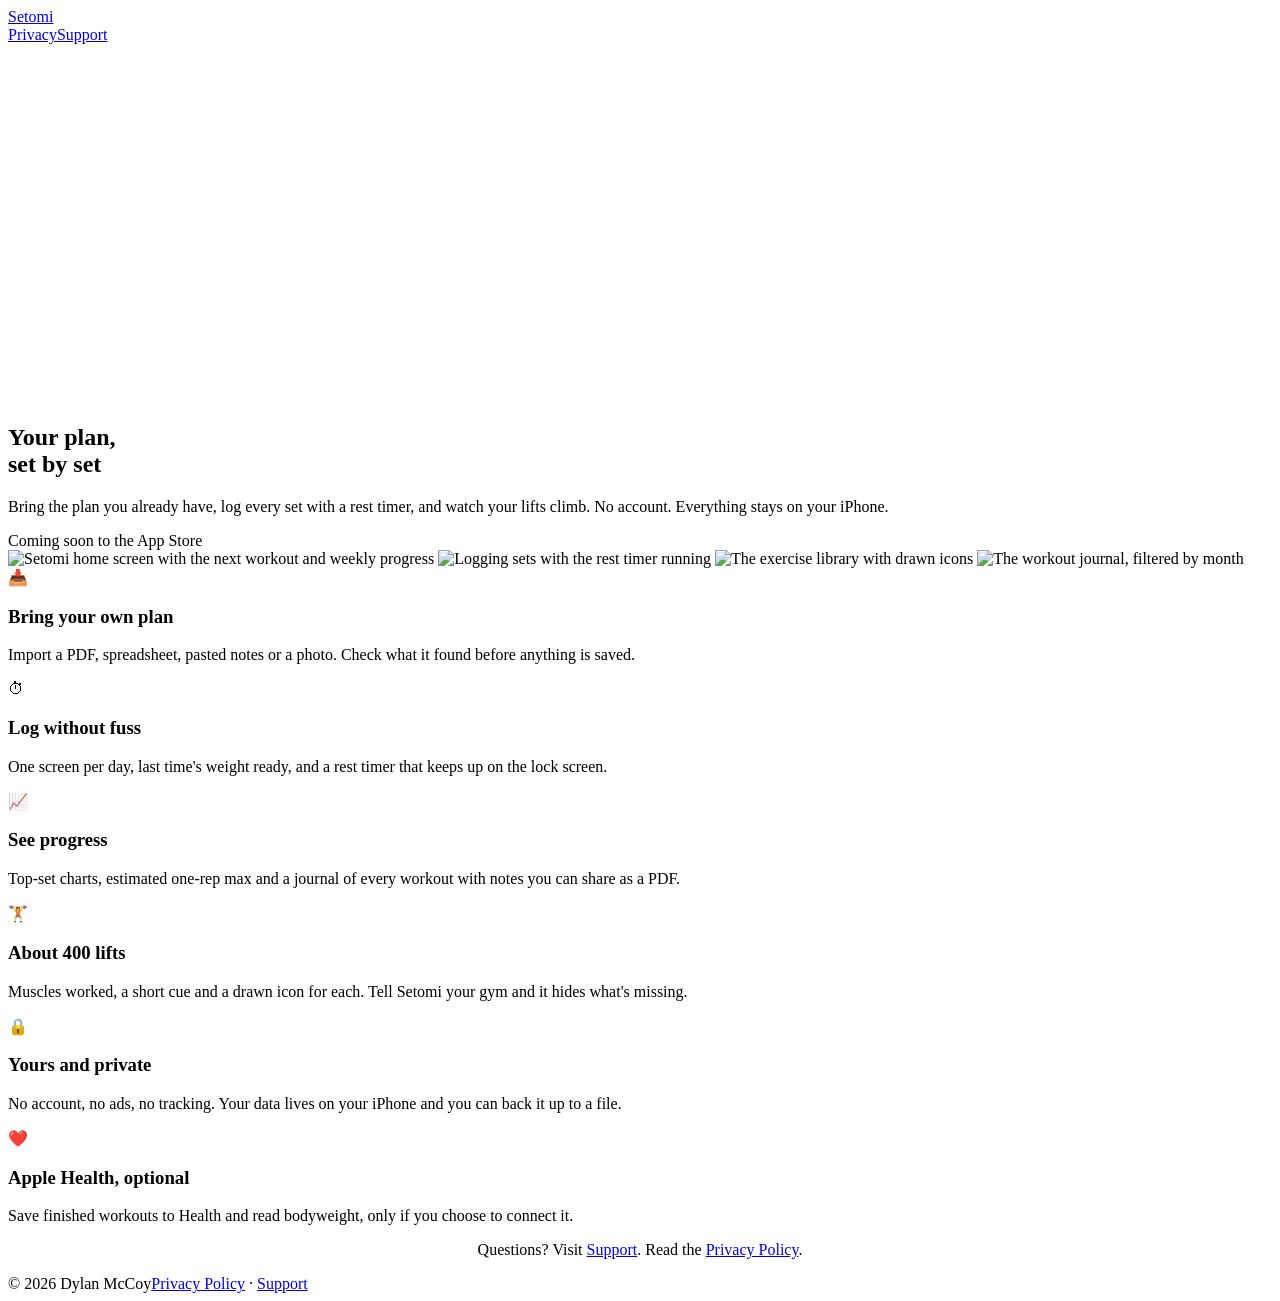
==== index.html @ c1842f3f "Add files via upload" ====
<!doctype html>
<html lang="en">
<head>
<meta charset="utf-8">
<meta name="viewport" content="width=device-width, initial-scale=1">
<title>Setomi: your plan, set by set</title>
<meta name="description" content="A workout planner and logger for people who lift. Plans and history stay on your iPhone.">
<link rel="icon" href="img/icon.png">
<link rel="stylesheet" href="style.css">
</head>
<body>
<div class="wrap">
<header class="top">
<a class="brand" href="./"><img src="img/icon.png" alt="">Setomi</a>
<nav><a href="privacy.html">Privacy</a><a href="support.html">Support</a></nav>
</header>
<main>
<section class="hero">
<div class="bubble" style="width:220px;height:220px;right:-60px;top:-50px"></div>
<div class="bubble" style="width:140px;height:140px;left:-40px;top:240px"></div>
<h1>Your plan,<br>set by set</h1>
<p>Bring the plan you already have, log every set with a rest timer, and watch your lifts climb. No account. Everything stays on your iPhone.</p>
<span class="pill">Coming soon to the App Store</span>
<div class="shots">
<img src="img/01-home.jpg" alt="Setomi home screen with the next workout and weekly progress">
<img src="img/02-workout.jpg" alt="Logging sets with the rest timer running">
<img src="img/04-library.jpg" alt="The exercise library with drawn icons">
<img src="img/05-journal.jpg" alt="The workout journal, filtered by month">
</div>
</section>

<div class="grid">
<div class="card"><div class="dot">&#128229;</div><h3>Bring your own plan</h3><p>Import a PDF, spreadsheet, pasted notes or a photo. Check what it found before anything is saved.</p></div>
<div class="card"><div class="dot">&#9201;</div><h3>Log without fuss</h3><p>One screen per day, last time's weight ready, and a rest timer that keeps up on the lock screen.</p></div>
<div class="card"><div class="dot">&#128200;</div><h3>See progress</h3><p>Top-set charts, estimated one-rep max and a journal of every workout with notes you can share as a PDF.</p></div>
<div class="card"><div class="dot">&#127947;</div><h3>About 400 lifts</h3><p>Muscles worked, a short cue and a drawn icon for each. Tell Setomi your gym and it hides what's missing.</p></div>
<div class="card"><div class="dot">&#128274;</div><h3>Yours and private</h3><p>No account, no ads, no tracking. Your data lives on your iPhone and you can back it up to a file.</p></div>
<div class="card"><div class="dot">&#10084;&#65039;</div><h3>Apple Health, optional</h3><p>Save finished workouts to Health and read bodyweight, only if you choose to connect it.</p></div>
</div>

<p style="text-align:center">Questions? Visit <a href="support.html">Support</a>. Read the <a href="privacy.html">Privacy Policy</a>.</p>
</main>
<footer><span>&copy; 2026 Dylan McCoy</span><span><a href="privacy.html">Privacy Policy</a> &middot; <a href="support.html">Support</a></span></footer>
</div>
</body>
</html>
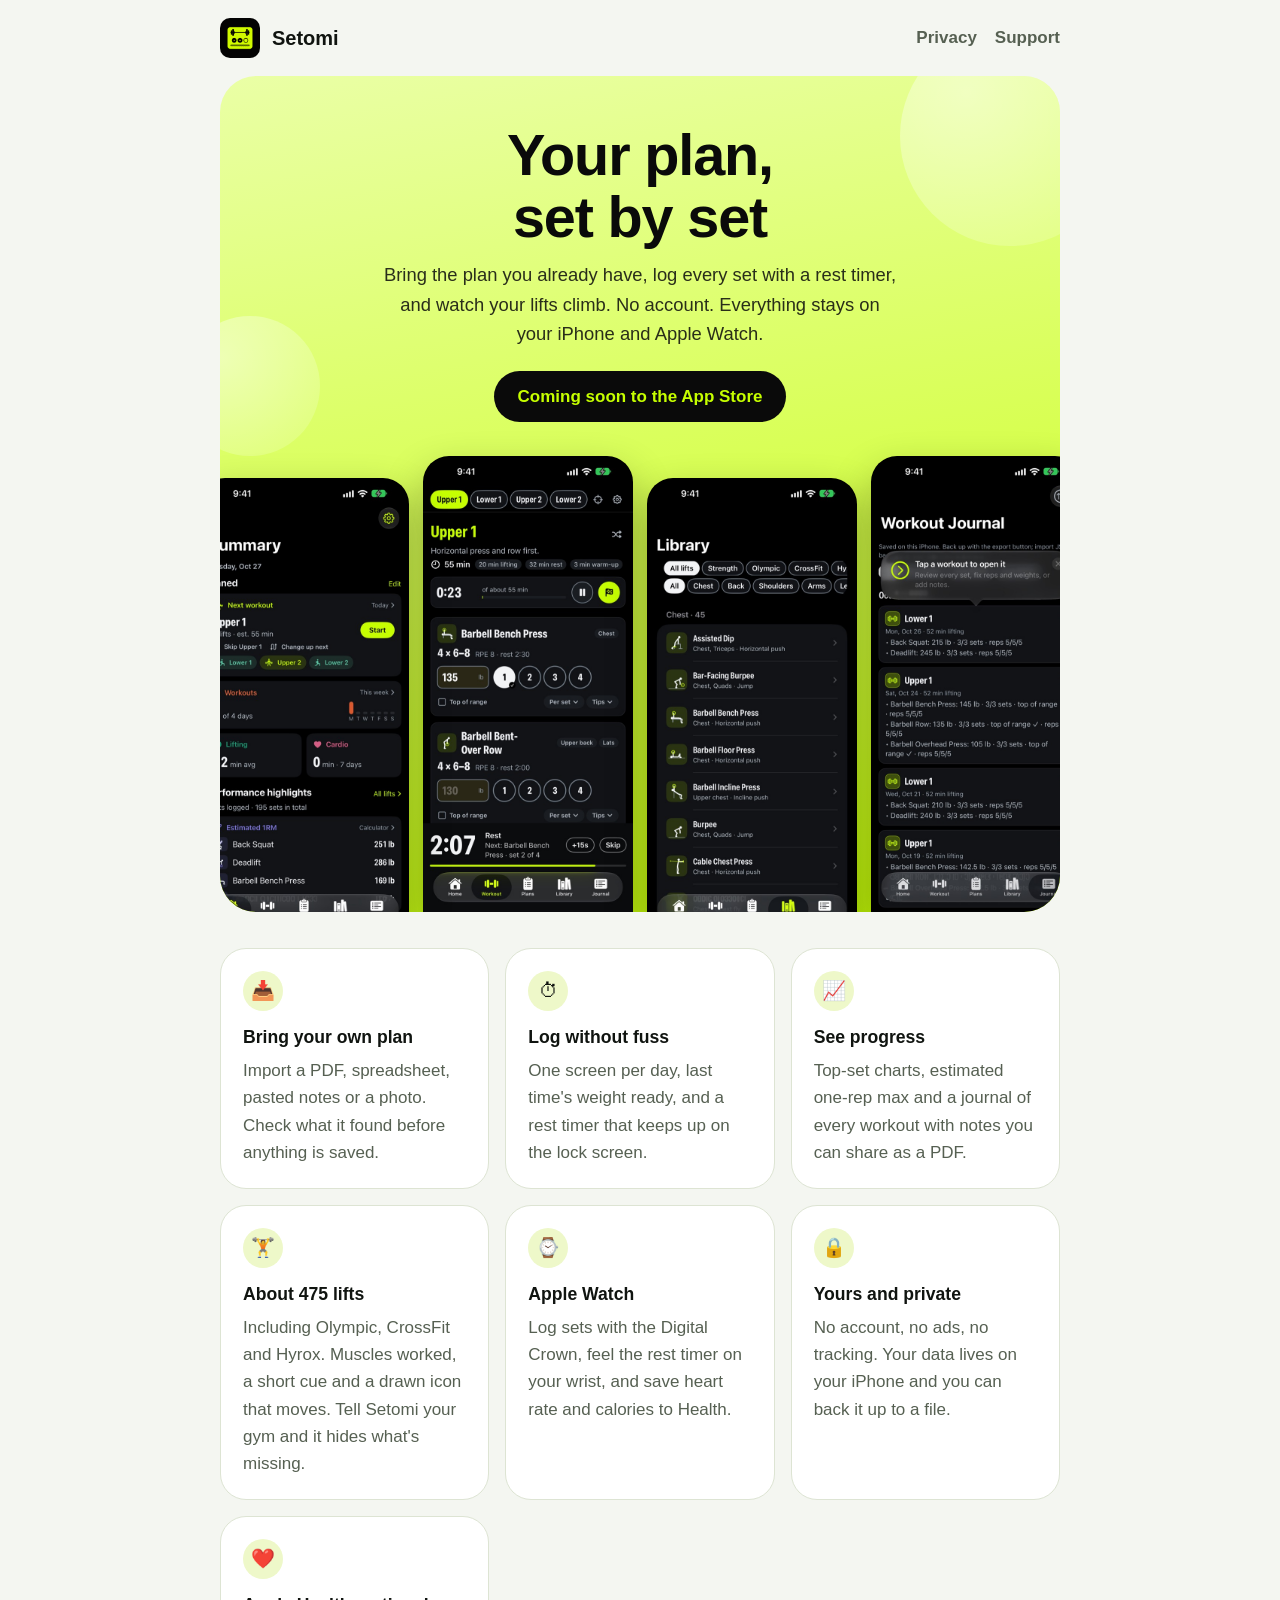
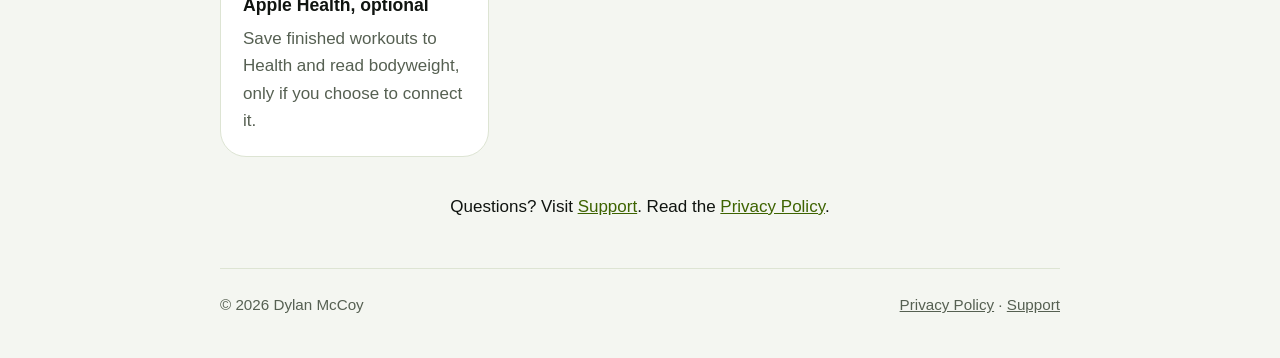
==== commit 5815f382: "Update the site to the current design and copy (Volt theme, about 475 lifts, Apple Watch); add a REA" ====
--- a/index.html
+++ b/index.html
@@ -19,7 +19,7 @@
 <div class="bubble" style="width:220px;height:220px;right:-60px;top:-50px"></div>
 <div class="bubble" style="width:140px;height:140px;left:-40px;top:240px"></div>
 <h1>Your plan,<br>set by set</h1>
-<p>Bring the plan you already have, log every set with a rest timer, and watch your lifts climb. No account. Everything stays on your iPhone.</p>
+<p>Bring the plan you already have, log every set with a rest timer, and watch your lifts climb. No account. Everything stays on your iPhone and Apple Watch.</p>
 <span class="pill">Coming soon to the App Store</span>
 <div class="shots">
 <img src="img/01-home.jpg" alt="Setomi home screen with the next workout and weekly progress">
@@ -33,7 +33,8 @@
 <div class="card"><div class="dot">&#128229;</div><h3>Bring your own plan</h3><p>Import a PDF, spreadsheet, pasted notes or a photo. Check what it found before anything is saved.</p></div>
 <div class="card"><div class="dot">&#9201;</div><h3>Log without fuss</h3><p>One screen per day, last time's weight ready, and a rest timer that keeps up on the lock screen.</p></div>
 <div class="card"><div class="dot">&#128200;</div><h3>See progress</h3><p>Top-set charts, estimated one-rep max and a journal of every workout with notes you can share as a PDF.</p></div>
-<div class="card"><div class="dot">&#127947;</div><h3>About 400 lifts</h3><p>Muscles worked, a short cue and a drawn icon for each. Tell Setomi your gym and it hides what's missing.</p></div>
+<div class="card"><div class="dot">&#127947;</div><h3>About 475 lifts</h3><p>Including Olympic, CrossFit and Hyrox. Muscles worked, a short cue and a drawn icon that moves. Tell Setomi your gym and it hides what's missing.</p></div>
+<div class="card"><div class="dot">&#8986;</div><h3>Apple Watch</h3><p>Log sets with the Digital Crown, feel the rest timer on your wrist, and save heart rate and calories to Health.</p></div>
 <div class="card"><div class="dot">&#128274;</div><h3>Yours and private</h3><p>No account, no ads, no tracking. Your data lives on your iPhone and you can back it up to a file.</p></div>
 <div class="card"><div class="dot">&#10084;&#65039;</div><h3>Apple Health, optional</h3><p>Save finished workouts to Health and read bodyweight, only if you choose to connect it.</p></div>
 </div>
--- a/style.css
+++ b/style.css
@@ -0,0 +1,36 @@
+:root{color-scheme:light dark;--bg:#f4f6f1;--card:#fff;--fg:#101410;--mute:#566052;--line:#dde4d3;--accent:#4c7a00;--pop:#c6ff00;--soft:#eef8c9;--link:#3d6300}
+@media (prefers-color-scheme:dark){:root{--bg:#0a0a0a;--card:#141614;--fg:#f3f6ee;--mute:#a3ac9a;--line:#262b22;--accent:#c6ff00;--pop:#c6ff00;--soft:#1c2410;--link:#d2ff3a}}
+*{box-sizing:border-box}
+html{scroll-behavior:smooth}
+body{margin:0;background:var(--bg);color:var(--fg);font:17px/1.6 ui-rounded,"SF Pro Rounded",-apple-system,BlinkMacSystemFont,"Segoe UI",Roboto,sans-serif}
+a{color:var(--link)}
+.wrap{max-width:880px;margin:0 auto;padding:0 20px}
+header.top{display:flex;align-items:center;justify-content:space-between;padding:18px 0}
+.brand{display:flex;align-items:center;gap:12px;font-weight:800;font-size:1.25rem;color:var(--fg);text-decoration:none}
+.brand img{width:40px;height:40px;border-radius:10px}
+nav a{margin-left:18px;font-weight:700;text-decoration:none;color:var(--mute)}
+nav a:hover,nav a[aria-current]{color:var(--fg)}
+.hero{position:relative;overflow:hidden;background:linear-gradient(170deg,#eaffa6,#c6ff00);border-radius:36px;padding:48px 28px 0;text-align:center;color:#0a0a0a}
+@media (prefers-color-scheme:dark){.hero{background:linear-gradient(170deg,#1d2609,#0a0a0a);color:#f3f6ee}}
+.hero h1{font-size:clamp(2.2rem,7vw,3.6rem);line-height:1.08;margin:0 0 12px;letter-spacing:-.02em}
+.hero p{margin:0 auto 22px;max-width:520px;font-size:1.15rem;opacity:.85}
+.pill{display:inline-block;background:#0a0a0a;color:#c6ff00;font-weight:800;border-radius:999px;padding:12px 24px}
+@media (prefers-color-scheme:dark){.pill{background:#c6ff00;color:#0a0a0a}}
+.shots{display:flex;gap:14px;justify-content:center;margin-top:34px}
+.shots img{width:30%;max-width:210px;border-radius:26px 26px 0 0;box-shadow:0 18px 40px rgba(10,10,10,.3);display:block}
+.shots img:nth-child(odd){transform:translateY(22px)}
+.bubble{position:absolute;border-radius:50%;background:radial-gradient(circle at 30% 30%,rgba(255,255,255,.9),rgba(255,255,255,.2));opacity:.5}
+.grid{display:grid;grid-template-columns:repeat(auto-fit,minmax(240px,1fr));gap:16px;margin:36px 0}
+.card{background:var(--card);border:1px solid var(--line);border-radius:26px;padding:22px}
+.card h3{margin:0 0 6px;font-size:1.1rem}
+.card p{margin:0;color:var(--mute)}
+.card .dot{display:inline-grid;place-items:center;width:40px;height:40px;border-radius:50%;background:var(--soft);margin-bottom:12px;font-size:1.2rem}
+h2.sec{font-size:1.6rem;margin:40px 0 6px}
+.doc{background:var(--card);border:1px solid var(--line);border-radius:28px;padding:28px;margin:10px 0 30px}
+.doc h1{margin:0 0 4px;font-size:2rem}
+.doc h2{font-size:1.1rem;margin:26px 0 6px}
+.doc p{margin:0 0 12px}
+.date{color:var(--mute);margin-bottom:18px}
+.short{background:var(--soft);border-radius:18px;padding:16px;margin:0 0 6px}
+footer{border-top:1px solid var(--line);margin-top:48px;padding:24px 0 40px;color:var(--mute);font-size:.95rem;display:flex;flex-wrap:wrap;gap:8px 20px;justify-content:space-between}
+footer a{color:var(--mute)}
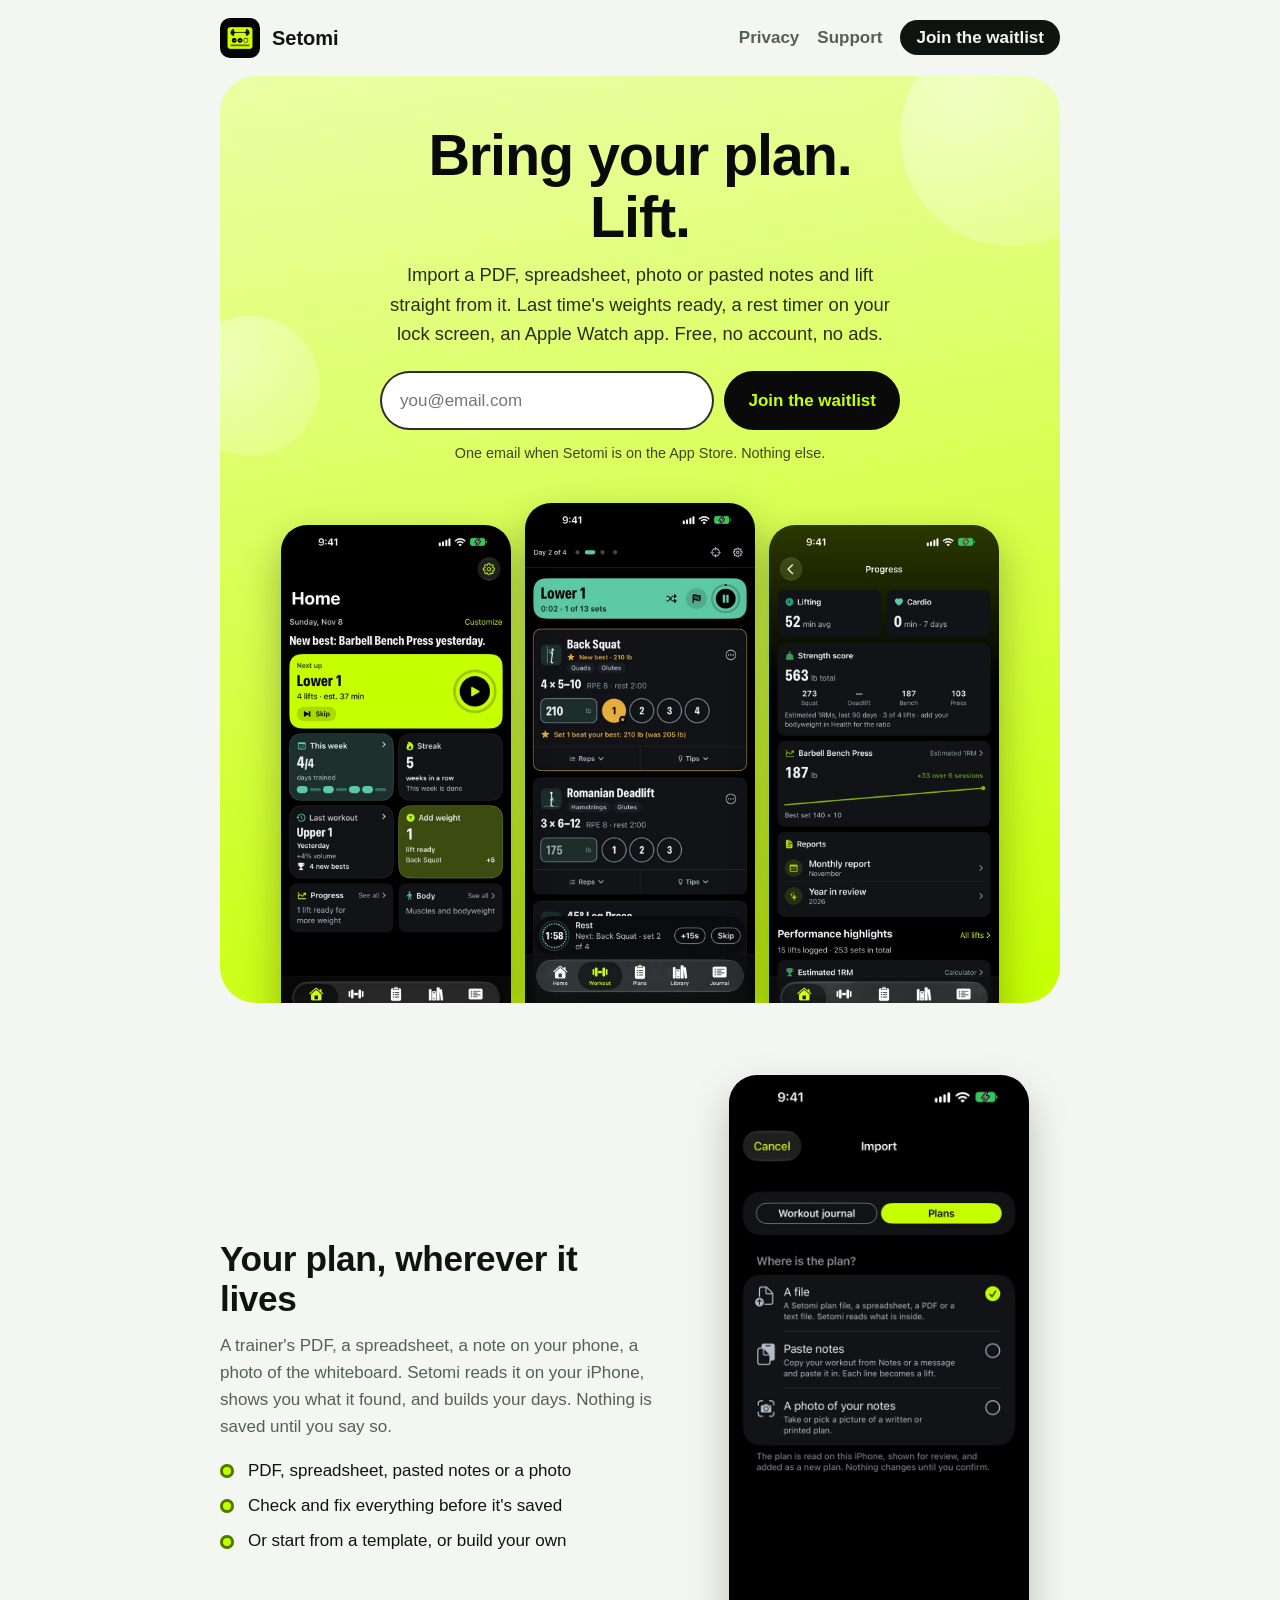
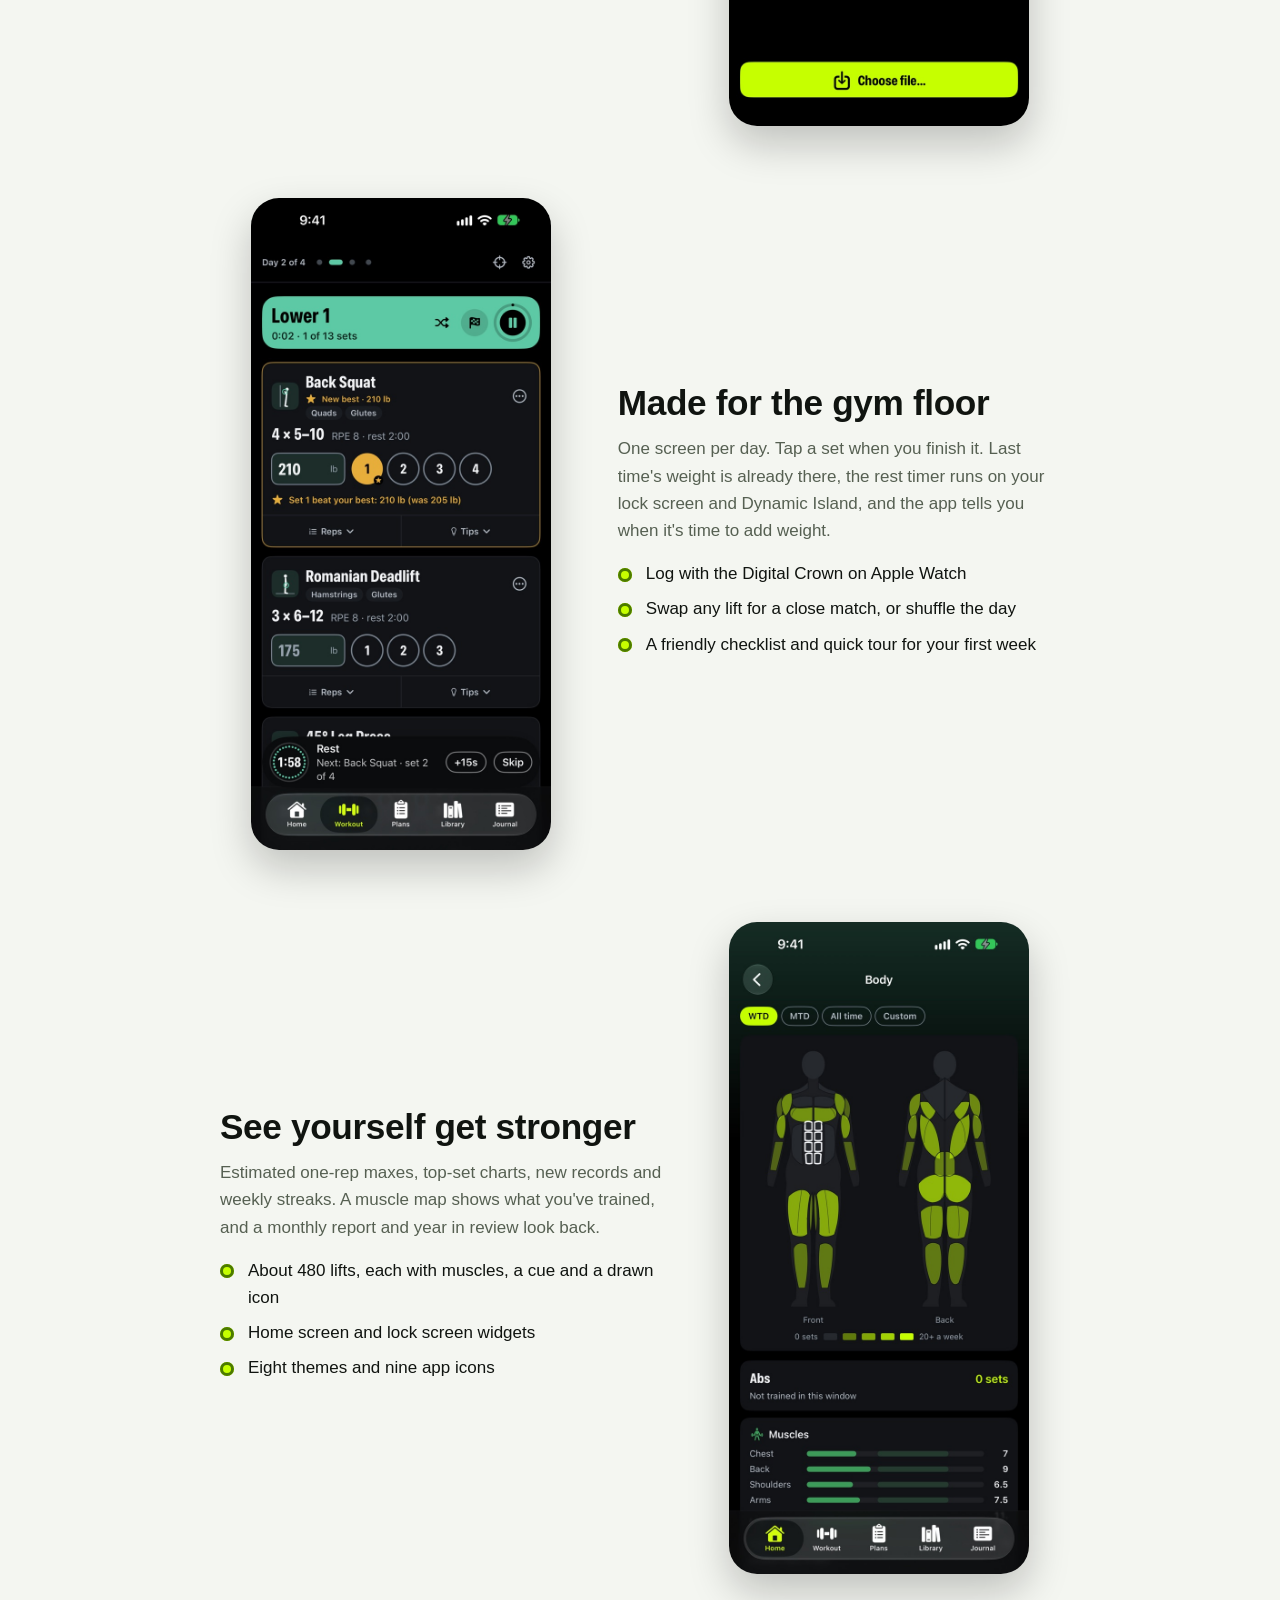
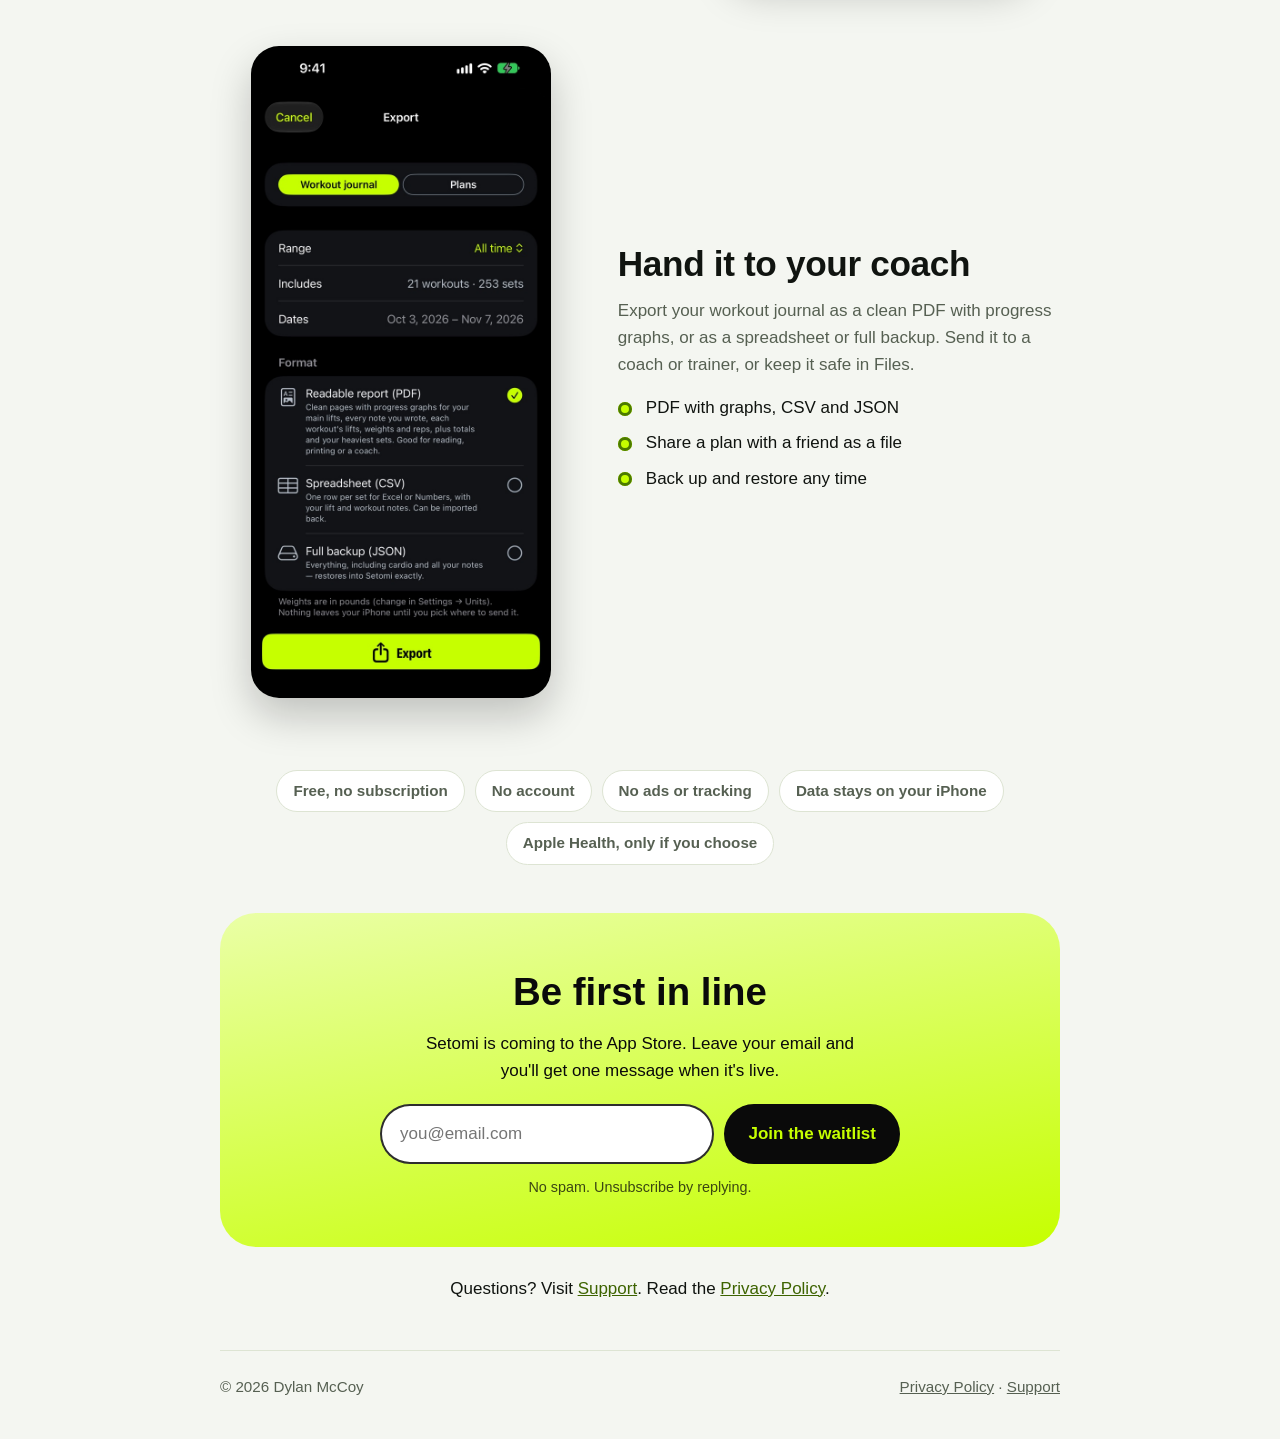
==== commit 265f38fb: "Site: Bring your plan. Lift. (import, Watch, coach PDF, muscle map), waitlist with one-line App Stor" ====
--- a/index.html
+++ b/index.html
@@ -3,8 +3,14 @@
 <head>
 <meta charset="utf-8">
 <meta name="viewport" content="width=device-width, initial-scale=1">
-<title>Setomi: your plan, set by set</title>
-<meta name="description" content="A workout planner and logger for people who lift. Plans and history stay on your iPhone.">
+<title>Setomi: bring your plan, lift</title>
+<meta name="description" content="Import any workout plan from a PDF, spreadsheet, photo or notes, then log it on iPhone and Apple Watch. Free, no account, no ads. Join the waitlist.">
+<meta property="og:type" content="website">
+<meta property="og:title" content="Setomi: bring your plan, lift">
+<meta property="og:description" content="Import any workout plan, log it on iPhone and Apple Watch. Free, no account, no ads. Everything stays on your devices.">
+<meta property="og:image" content="https://phoodie.github.io/Setomi/img/og.jpg">
+<meta property="og:url" content="https://phoodie.github.io/Setomi/">
+<meta name="twitter:card" content="summary_large_image">
 <link rel="icon" href="img/icon.png">
 <link rel="stylesheet" href="style.css">
 </head>
@@ -12,36 +18,116 @@
 <div class="wrap">
 <header class="top">
 <a class="brand" href="./"><img src="img/icon.png" alt="">Setomi</a>
-<nav><a href="privacy.html">Privacy</a><a href="support.html">Support</a></nav>
+<nav><a href="privacy.html">Privacy</a><a href="support.html">Support</a><a class="navcta" href="#join">Join the waitlist</a></nav>
 </header>
 <main>
 <section class="hero">
 <div class="bubble" style="width:220px;height:220px;right:-60px;top:-50px"></div>
 <div class="bubble" style="width:140px;height:140px;left:-40px;top:240px"></div>
-<h1>Your plan,<br>set by set</h1>
-<p>Bring the plan you already have, log every set with a rest timer, and watch your lifts climb. No account. Everything stays on your iPhone and Apple Watch.</p>
-<span class="pill">Coming soon to the App Store</span>
+<h1>Bring your plan.<br>Lift.</h1>
+<p>Import a PDF, spreadsheet, photo or pasted notes and lift straight from it. Last time's weights ready, a rest timer on your lock screen, an Apple Watch app. Free, no account, no ads.</p>
+<form class="waitlist" data-waitlist novalidate>
+<label class="sr" for="email-hero">Email address</label>
+<input id="email-hero" type="email" name="email" placeholder="you@email.com" autocomplete="email" required>
+<input class="hp" type="text" name="company" tabindex="-1" autocomplete="off" aria-hidden="true">
+<button type="submit">Join the waitlist</button>
+<p class="note" role="status" aria-live="polite">One email when Setomi is on the App Store. Nothing else.</p>
+</form>
 <div class="shots">
-<img src="img/01-home.jpg" alt="Setomi home screen with the next workout and weekly progress">
-<img src="img/02-workout.jpg" alt="Logging sets with the rest timer running">
-<img src="img/04-library.jpg" alt="The exercise library with drawn icons">
-<img src="img/05-journal.jpg" alt="The workout journal, filtered by month">
+<img src="img/home.jpg" width="330" height="715" alt="Setomi Home: a Get started checklist, the next workout with a play button, this week and streak tiles">
+<img src="img/workout.jpg" width="330" height="715" alt="Logging a workout: a set done, the rest timer running and a new best on Back Squat">
+<img src="img/progress.jpg" width="330" height="715" alt="Progress: strength score, estimated one-rep max chart and reports">
 </div>
 </section>
 
-<div class="grid">
-<div class="card"><div class="dot">&#128229;</div><h3>Bring your own plan</h3><p>Import a PDF, spreadsheet, pasted notes or a photo. Check what it found before anything is saved.</p></div>
-<div class="card"><div class="dot">&#9201;</div><h3>Log without fuss</h3><p>One screen per day, last time's weight ready, and a rest timer that keeps up on the lock screen.</p></div>
-<div class="card"><div class="dot">&#128200;</div><h3>See progress</h3><p>Top-set charts, estimated one-rep max and a journal of every workout with notes you can share as a PDF.</p></div>
-<div class="card"><div class="dot">&#127947;</div><h3>About 475 lifts</h3><p>Including Olympic, CrossFit and Hyrox. Muscles worked, a short cue and a drawn icon that moves. Tell Setomi your gym and it hides what's missing.</p></div>
-<div class="card"><div class="dot">&#8986;</div><h3>Apple Watch</h3><p>Log sets with the Digital Crown, feel the rest timer on your wrist, and save heart rate and calories to Health.</p></div>
-<div class="card"><div class="dot">&#128274;</div><h3>Yours and private</h3><p>No account, no ads, no tracking. Your data lives on your iPhone and you can back it up to a file.</p></div>
-<div class="card"><div class="dot">&#10084;&#65039;</div><h3>Apple Health, optional</h3><p>Save finished workouts to Health and read bodyweight, only if you choose to connect it.</p></div>
+<section class="split">
+<div>
+<h2>Your plan, wherever it lives</h2>
+<p>A trainer's PDF, a spreadsheet, a note on your phone, a photo of the whiteboard. Setomi reads it on your iPhone, shows you what it found, and builds your days. Nothing is saved until you say so.</p>
+<ul class="ticks"><li>PDF, spreadsheet, pasted notes or a photo</li><li>Check and fix everything before it's saved</li><li>Or start from a template, or build your own</li></ul>
 </div>
+<img src="img/import.jpg" width="330" height="715" alt="The Import screen: choose a file, paste notes or use a photo of your plan">
+</section>
+
+<section class="split flip">
+<div>
+<h2>Made for the gym floor</h2>
+<p>One screen per day. Tap a set when you finish it. Last time's weight is already there, the rest timer runs on your lock screen and Dynamic Island, and the app tells you when it's time to add weight.</p>
+<ul class="ticks"><li>Log with the Digital Crown on Apple Watch</li><li>Swap any lift for a close match, or shuffle the day</li><li>A friendly checklist and quick tour for your first week</li></ul>
+</div>
+<img src="img/workout.jpg" width="330" height="715" alt="A workout day with Back Squat and Romanian Deadlift, set bubbles and last time's weights">
+</section>
+
+<section class="split">
+<div>
+<h2>See yourself get stronger</h2>
+<p>Estimated one-rep maxes, top-set charts, new records and weekly streaks. A muscle map shows what you've trained, and a monthly report and year in review look back.</p>
+<ul class="ticks"><li>About 480 lifts, each with muscles, a cue and a drawn icon</li><li>Home screen and lock screen widgets</li><li>Eight themes and nine app icons</li></ul>
+</div>
+<img src="img/muscles.jpg" width="330" height="715" alt="The Body page: a front and back muscle map shaded by sets trained">
+</section>
+
+<section class="split flip">
+<div>
+<h2>Hand it to your coach</h2>
+<p>Export your workout journal as a clean PDF with progress graphs, or as a spreadsheet or full backup. Send it to a coach or trainer, or keep it safe in Files.</p>
+<ul class="ticks"><li>PDF with graphs, CSV and JSON</li><li>Share a plan with a friend as a file</li><li>Back up and restore any time</li></ul>
+</div>
+<img src="img/coach.jpg" width="330" height="715" alt="The Export screen with a readable PDF report selected">
+</section>
+
+<section class="strip" aria-label="Also">
+<span>Free, no subscription</span><span>No account</span><span>No ads or tracking</span><span>Data stays on your iPhone</span><span>Apple Health, only if you choose</span>
+</section>
+
+<section class="cta" id="join">
+<h2>Be first in line</h2>
+<p>Setomi is coming to the App Store. Leave your email and you'll get one message when it's live.</p>
+<form class="waitlist" data-waitlist novalidate>
+<label class="sr" for="email-cta">Email address</label>
+<input id="email-cta" type="email" name="email" placeholder="you@email.com" autocomplete="email" required>
+<input class="hp" type="text" name="company" tabindex="-1" autocomplete="off" aria-hidden="true">
+<button type="submit">Join the waitlist</button>
+<p class="note" role="status" aria-live="polite">No spam. Unsubscribe by replying.</p>
+</form>
+</section>
 
 <p style="text-align:center">Questions? Visit <a href="support.html">Support</a>. Read the <a href="privacy.html">Privacy Policy</a>.</p>
 </main>
 <footer><span>&copy; 2026 Dylan McCoy</span><span><a href="privacy.html">Privacy Policy</a> &middot; <a href="support.html">Support</a></span></footer>
 </div>
+<script>
+// Launch switch: when Setomi is live, put its App Store link here and the waitlist forms turn into a download button.
+var APP_STORE_URL = "";
+if (APP_STORE_URL) {
+  document.querySelectorAll("[data-waitlist]").forEach(function (form) {
+    var link = document.createElement("a"); link.href = APP_STORE_URL; link.className = "navcta"; link.textContent = "Download on the App Store";
+    form.replaceWith(link);
+  });
+  document.querySelectorAll(".navcta").forEach(function (a) { if (a.getAttribute("href") === "#join") { a.href = APP_STORE_URL; a.textContent = "Download"; } });
+}
+// Waitlist. Set ENDPOINT to a form service URL that accepts a JSON POST with an "email" field (Formspree, Basin, Buttondown and
+// similar). While it is empty, the form opens a pre-filled email to the address below instead, so no signup is ever lost.
+var ENDPOINT = "";
+var FALLBACK_EMAIL = "dylanrmccoy@yahoo.com";
+document.querySelectorAll("[data-waitlist]").forEach(function (form) {
+  var note = form.querySelector(".note"), button = form.querySelector("button");
+  form.addEventListener("submit", function (e) {
+    e.preventDefault();
+    var email = form.email.value.trim();
+    if (form.company.value) return;                      // a bot filled the hidden field
+    if (!/^[^@\s]+@[^@\s]+\.[^@\s]+$/.test(email)) { note.textContent = "That email doesn't look right. Check it and try again."; form.email.focus(); return; }
+    if (!ENDPOINT) {
+      window.location.href = "mailto:" + FALLBACK_EMAIL + "?subject=" + encodeURIComponent("Setomi waitlist") + "&body=" + encodeURIComponent("Please add me to the Setomi waitlist: " + email);
+      note.textContent = "Your email app should open with a message to send.";
+      return;
+    }
+    button.disabled = true; button.textContent = "Joining…";
+    fetch(ENDPOINT, { method: "POST", headers: { "Content-Type": "application/json", "Accept": "application/json" }, body: JSON.stringify({ email: email }) })
+      .then(function (r) { if (!r.ok) throw new Error(); form.classList.add("done"); form.innerHTML = '<p class="thanks" role="status">You\'re on the list. We\'ll email you once, when Setomi is live.</p>'; })
+      .catch(function () { button.disabled = false; button.textContent = "Join the waitlist"; note.textContent = "Couldn't join just now. Try again in a moment."; });
+  });
+});
+</script>
 </body>
 </html>
--- a/style.css
+++ b/style.css
@@ -34,3 +34,33 @@
 .short{background:var(--soft);border-radius:18px;padding:16px;margin:0 0 6px}
 footer{border-top:1px solid var(--line);margin-top:48px;padding:24px 0 40px;color:var(--mute);font-size:.95rem;display:flex;flex-wrap:wrap;gap:8px 20px;justify-content:space-between}
 footer a{color:var(--mute)}
+.sr{position:absolute;width:1px;height:1px;overflow:hidden;clip:rect(0 0 0 0);white-space:nowrap}
+.hp{position:absolute;left:-9999px;width:1px;height:1px;opacity:0}
+.navcta{background:var(--fg);color:var(--bg)!important;border-radius:999px;padding:8px 16px}
+.waitlist{display:flex;flex-wrap:wrap;gap:10px;justify-content:center;max-width:520px;margin:0 auto}
+.waitlist input[type=email]{flex:1 1 220px;min-width:0;font:inherit;padding:14px 18px;border-radius:999px;border:2px solid rgba(10,10,10,.85);background:#fff;color:#0a0a0a}
+.waitlist input[type=email]:focus-visible{outline:3px solid #0a0a0a;outline-offset:2px}
+.waitlist button{font:inherit;font-weight:800;padding:14px 24px;border:0;border-radius:999px;background:#0a0a0a;color:#c6ff00;cursor:pointer}
+.waitlist button:disabled{opacity:.6;cursor:default}
+.waitlist .note{flex:1 1 100%;margin:2px 0 0;font-size:.9rem;opacity:.75}
+.thanks{flex:1 1 100%;margin:0;font-weight:800;font-size:1.1rem}
+@media (prefers-color-scheme:dark){.waitlist input[type=email]{border-color:#c6ff00;background:#0a0a0a;color:#f3f6ee}.waitlist input[type=email]:focus-visible{outline-color:#c6ff00}.waitlist button{background:#c6ff00;color:#0a0a0a}}
+.hero .shots{margin-top:38px}
+.hero .shots img{width:31%;max-width:230px;height:auto}
+.split{display:grid;grid-template-columns:1.1fr .9fr;gap:36px;align-items:center;margin:72px 0}
+.split.flip{grid-template-columns:.9fr 1.1fr}.split.flip>div{order:2}
+.split h2{font-size:clamp(1.6rem,4.5vw,2.2rem);line-height:1.15;margin:0 0 12px;letter-spacing:-.01em}
+.split p{color:var(--mute);margin:0 0 16px}
+.split img{width:100%;max-width:300px;height:auto;justify-self:center;border-radius:28px;box-shadow:0 18px 40px rgba(10,10,10,.22)}
+.ticks{list-style:none;margin:0;padding:0}
+.ticks li{padding-left:28px;position:relative;margin:8px 0}
+.ticks li:before{content:"";position:absolute;left:0;top:.45em;width:14px;height:14px;border-radius:50%;background:var(--pop);box-shadow:inset 0 0 0 3px var(--accent)}
+.strip{display:flex;flex-wrap:wrap;gap:10px;justify-content:center;margin:40px 0}
+.strip span{border:1px solid var(--line);background:var(--card);border-radius:999px;padding:8px 16px;font-weight:700;color:var(--mute);font-size:.95rem}
+.cta{text-align:center;background:linear-gradient(170deg,#eaffa6,#c6ff00);color:#0a0a0a;border-radius:36px;padding:48px 24px;margin:48px 0 28px}
+.cta h2{font-size:clamp(1.8rem,5vw,2.4rem);margin:0 0 8px}
+.cta p{margin:0 auto 20px;max-width:460px}
+@media (prefers-color-scheme:dark){.cta{background:linear-gradient(170deg,#1d2609,#0a0a0a);color:#f3f6ee;border:1px solid var(--line)}}
+@media (max-width:640px){.split,.split.flip{grid-template-columns:1fr;gap:22px;margin:52px 0}.split.flip>div{order:0}.hero .shots img:nth-child(3){display:none}.hero .shots img{width:44%}nav a{margin-left:12px}.navcta{padding:7px 12px}}
+.navcta{white-space:nowrap}
+@media (max-width:640px){nav a:not(.navcta){display:none}.brand{font-size:1.1rem}}
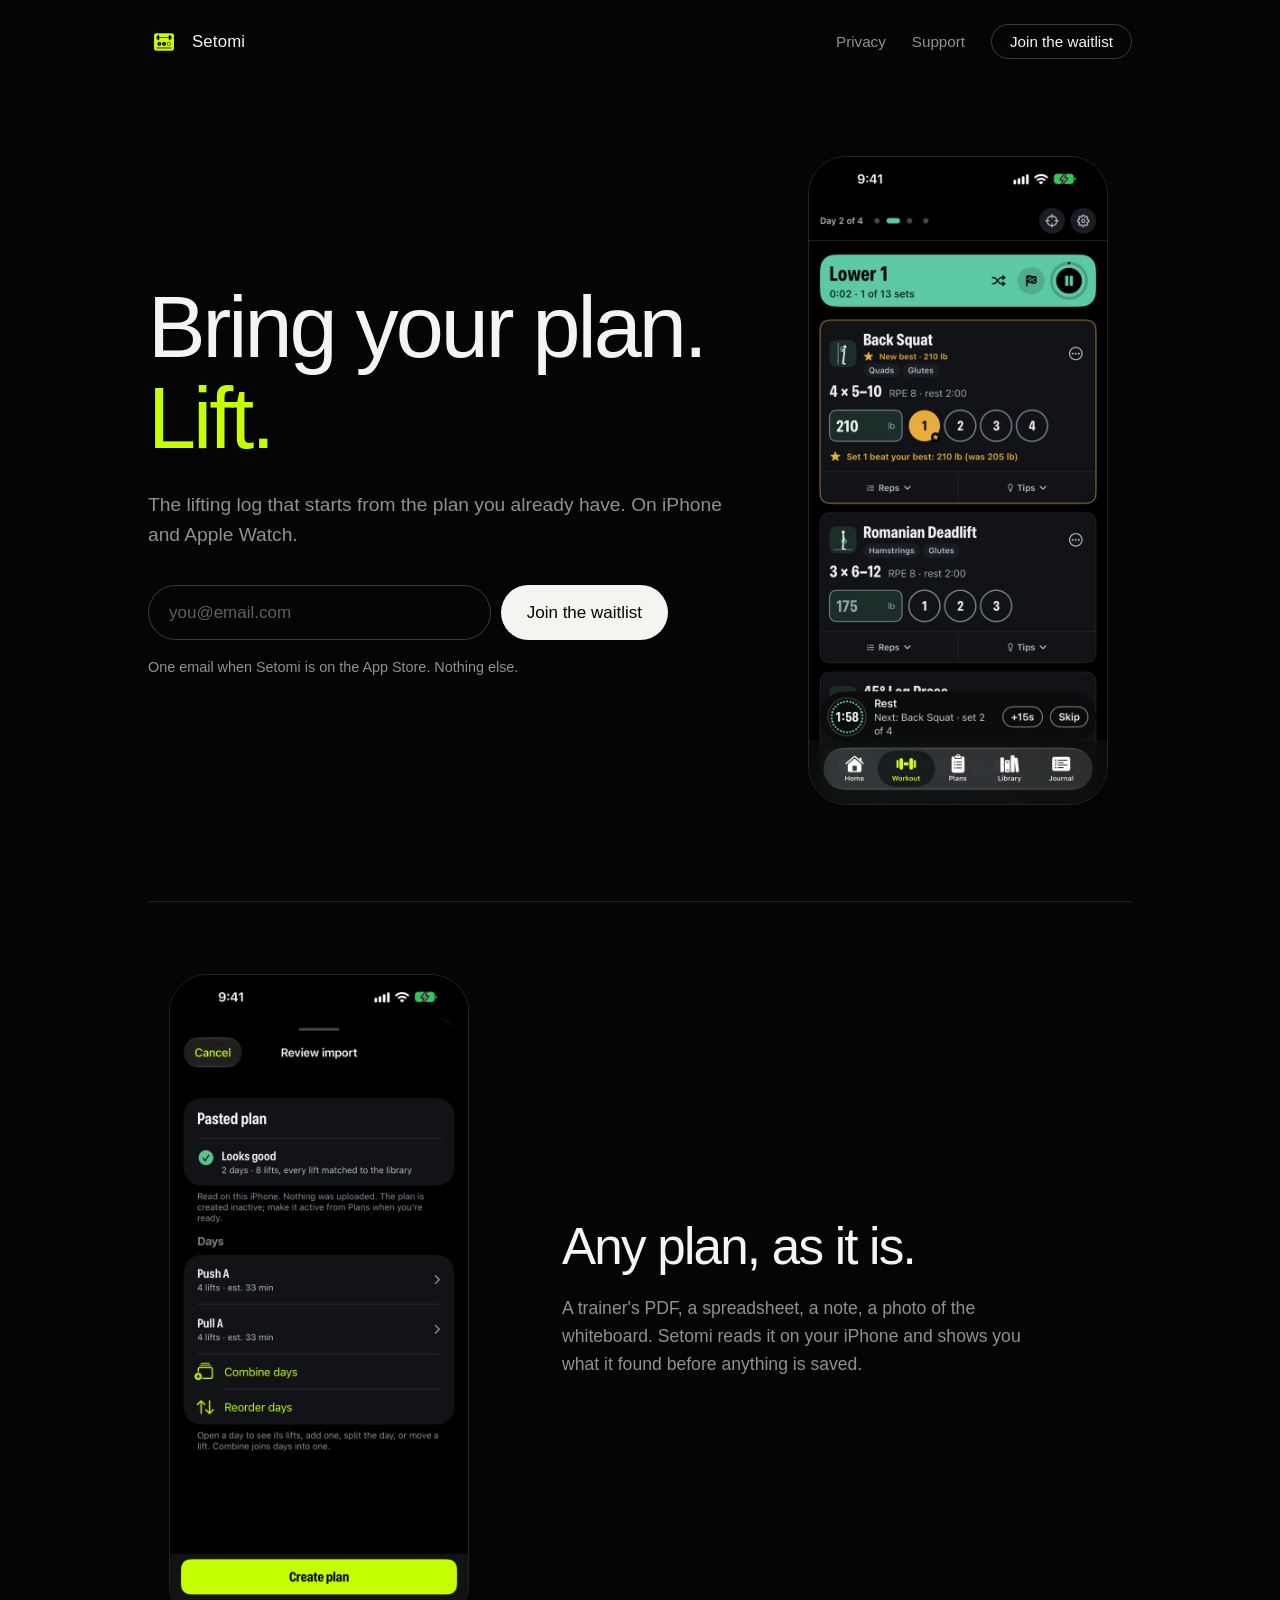
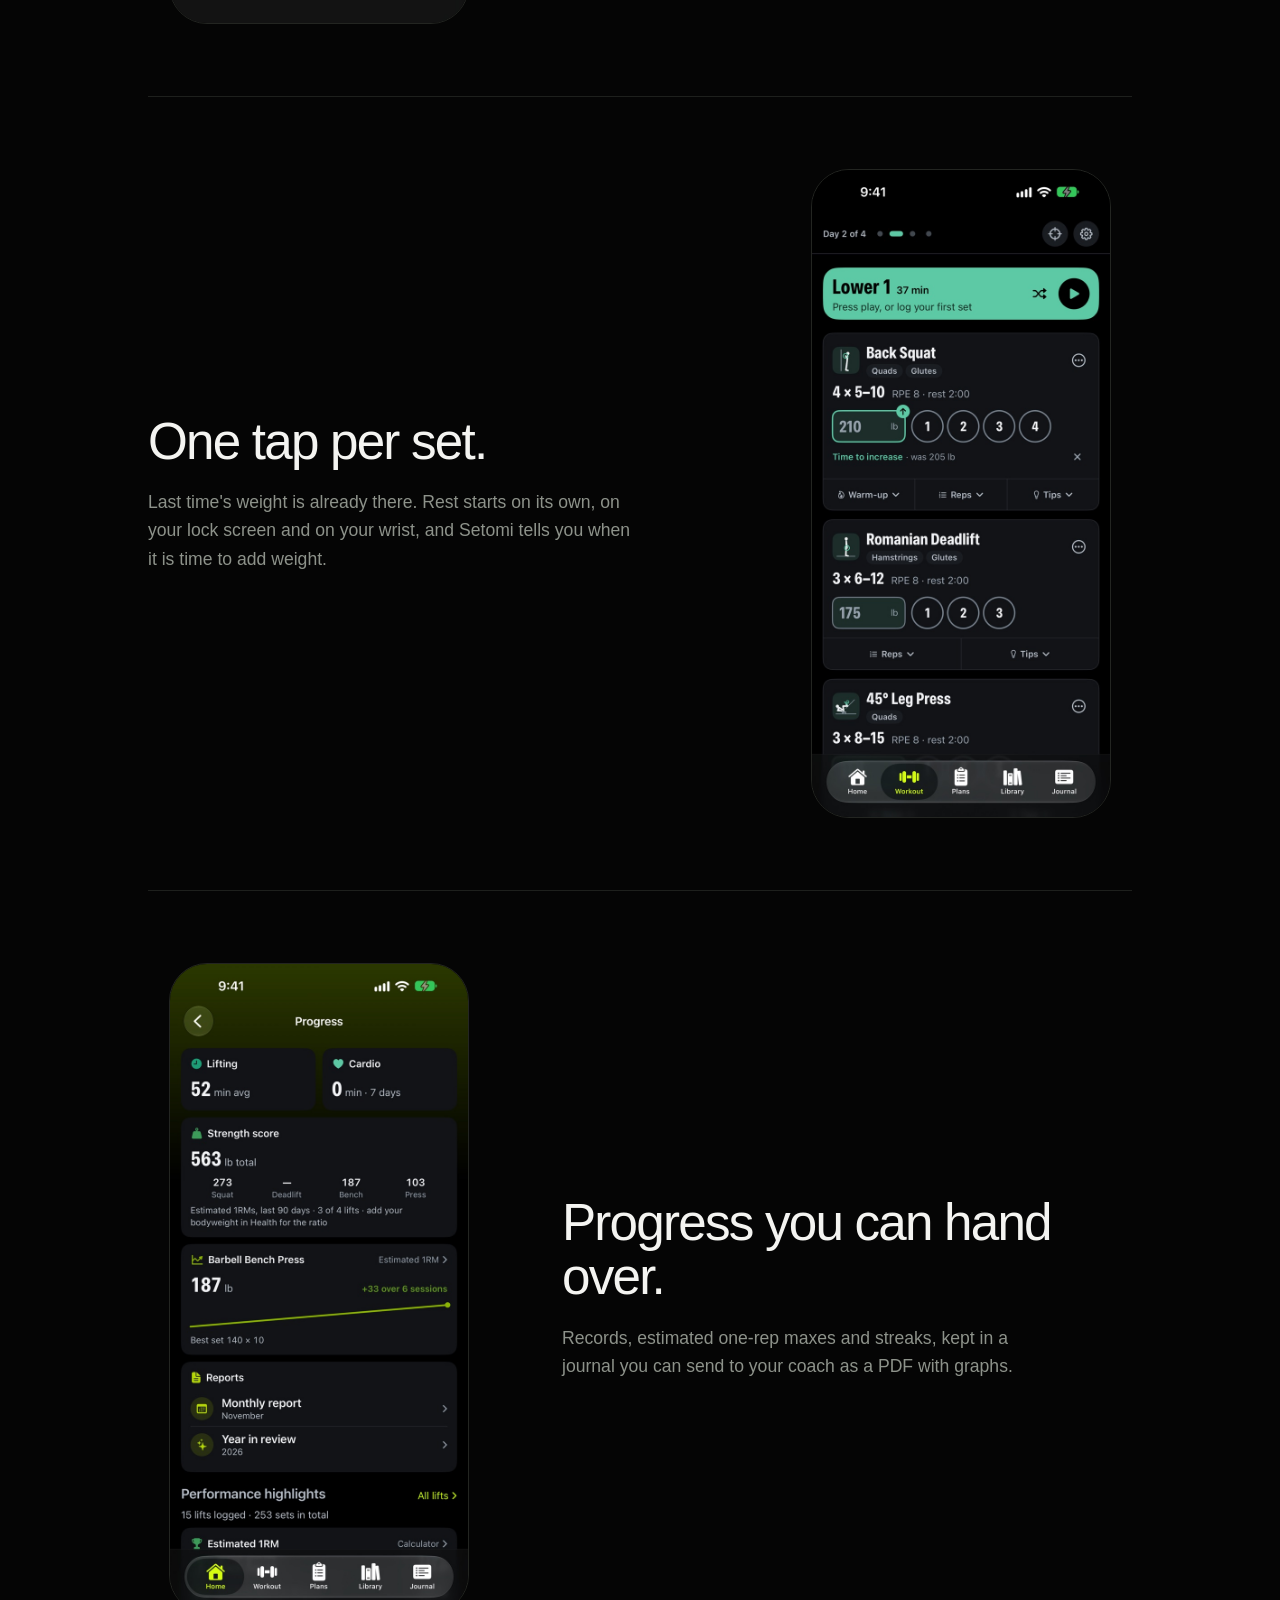
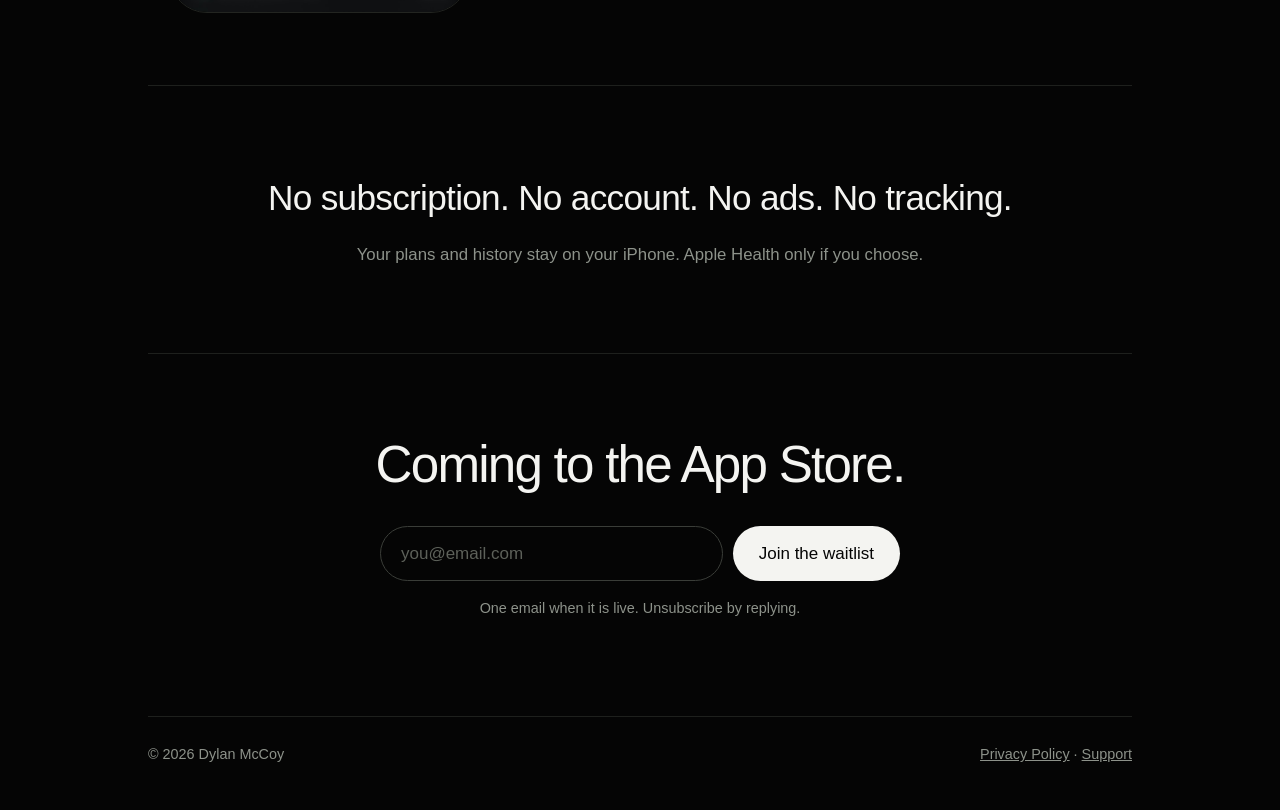
==== commit 10c8bbbc: "Site: Quiet Volt. One hero, three proofs, no subscription, no account Co-Authored-By: Claude Fable 5" ====
--- a/index.html
+++ b/index.html
@@ -4,10 +4,10 @@
 <meta charset="utf-8">
 <meta name="viewport" content="width=device-width, initial-scale=1">
 <title>Setomi: bring your plan, lift</title>
-<meta name="description" content="Import any workout plan from a PDF, spreadsheet, photo or notes, then log it on iPhone and Apple Watch. Free, no account, no ads. Join the waitlist.">
+<meta name="description" content="Bring the workout plan you already have, from a PDF, spreadsheet, photo or notes, and log it set by set on iPhone and Apple Watch. No subscription. No account.">
 <meta property="og:type" content="website">
 <meta property="og:title" content="Setomi: bring your plan, lift">
-<meta property="og:description" content="Import any workout plan, log it on iPhone and Apple Watch. Free, no account, no ads. Everything stays on your devices.">
+<meta property="og:description" content="The lifting log that starts from the plan you already have. No subscription. No account.">
 <meta property="og:image" content="https://phoodie.github.io/Setomi/img/og.jpg">
 <meta property="og:url" content="https://phoodie.github.io/Setomi/">
 <meta name="twitter:card" content="summary_large_image">
@@ -22,10 +22,9 @@
 </header>
 <main>
 <section class="hero">
-<div class="bubble" style="width:220px;height:220px;right:-60px;top:-50px"></div>
-<div class="bubble" style="width:140px;height:140px;left:-40px;top:240px"></div>
-<h1>Bring your plan.<br>Lift.</h1>
-<p>Import a PDF, spreadsheet, photo or pasted notes and lift straight from it. Last time's weights ready, a rest timer on your lock screen, an Apple Watch app. Free, no account, no ads.</p>
+<div class="copy">
+<h1>Bring your plan. <em>Lift.</em></h1>
+<p>The lifting log that starts from the plan you already have. On iPhone and Apple Watch.</p>
 <form class="waitlist" data-waitlist novalidate>
 <label class="sr" for="email-hero">Email address</label>
 <input id="email-hero" type="email" name="email" placeholder="you@email.com" autocomplete="email" required>
@@ -33,66 +32,49 @@
 <button type="submit">Join the waitlist</button>
 <p class="note" role="status" aria-live="polite">One email when Setomi is on the App Store. Nothing else.</p>
 </form>
-<div class="shots">
-<img src="img/home.jpg" width="330" height="715" alt="Setomi Home: a Get started checklist, the next workout with a play button, this week and streak tiles">
-<img src="img/workout.jpg" width="330" height="715" alt="Logging a workout: a set done, the rest timer running and a new best on Back Squat">
-<img src="img/progress.jpg" width="330" height="715" alt="Progress: strength score, estimated one-rep max chart and reports">
+</div>
+<img class="device" src="img/workout.jpg" width="330" height="715" alt="A workout day in Setomi: Back Squat with four set circles, the first one logged as a new best">
+</section>
+
+<section class="proof">
+<img class="device" src="img/import.jpg" width="330" height="715" alt="A pasted plan read by Setomi: two days and eight lifts, every lift matched">
+<div>
+<h2>Any plan, as it is.</h2>
+<p>A trainer's PDF, a spreadsheet, a note, a photo of the whiteboard. Setomi reads it on your iPhone and shows you what it found before anything is saved.</p>
 </div>
 </section>
 
-<section class="split">
+<section class="proof flip">
+<img class="device" src="img/suggestion.jpg" width="330" height="715" alt="A lift marked Time to increase after reaching the top of its rep range">
 <div>
-<h2>Your plan, wherever it lives</h2>
-<p>A trainer's PDF, a spreadsheet, a note on your phone, a photo of the whiteboard. Setomi reads it on your iPhone, shows you what it found, and builds your days. Nothing is saved until you say so.</p>
-<ul class="ticks"><li>PDF, spreadsheet, pasted notes or a photo</li><li>Check and fix everything before it's saved</li><li>Or start from a template, or build your own</li></ul>
+<h2>One tap per set.</h2>
+<p>Last time's weight is already there. Rest starts on its own, on your lock screen and on your wrist, and Setomi tells you when it is time to add weight.</p>
 </div>
-<img src="img/import.jpg" width="330" height="715" alt="The Import screen: choose a file, paste notes or use a photo of your plan">
 </section>
 
-<section class="split flip">
+<section class="proof">
+<img class="device" src="img/progress.jpg" width="330" height="715" alt="Progress: a strength score, an estimated one-rep max chart and reports">
 <div>
-<h2>Made for the gym floor</h2>
-<p>One screen per day. Tap a set when you finish it. Last time's weight is already there, the rest timer runs on your lock screen and Dynamic Island, and the app tells you when it's time to add weight.</p>
-<ul class="ticks"><li>Log with the Digital Crown on Apple Watch</li><li>Swap any lift for a close match, or shuffle the day</li><li>A friendly checklist and quick tour for your first week</li></ul>
+<h2>Progress you can hand over.</h2>
+<p>Records, estimated one-rep maxes and streaks, kept in a journal you can send to your coach as a PDF with graphs.</p>
 </div>
-<img src="img/workout.jpg" width="330" height="715" alt="A workout day with Back Squat and Romanian Deadlift, set bubbles and last time's weights">
 </section>
 
-<section class="split">
-<div>
-<h2>See yourself get stronger</h2>
-<p>Estimated one-rep maxes, top-set charts, new records and weekly streaks. A muscle map shows what you've trained, and a monthly report and year in review look back.</p>
-<ul class="ticks"><li>About 480 lifts, each with muscles, a cue and a drawn icon</li><li>Home screen and lock screen widgets</li><li>Eight themes and nine app icons</li></ul>
-</div>
-<img src="img/muscles.jpg" width="330" height="715" alt="The Body page: a front and back muscle map shaded by sets trained">
-</section>
-
-<section class="split flip">
-<div>
-<h2>Hand it to your coach</h2>
-<p>Export your workout journal as a clean PDF with progress graphs, or as a spreadsheet or full backup. Send it to a coach or trainer, or keep it safe in Files.</p>
-<ul class="ticks"><li>PDF with graphs, CSV and JSON</li><li>Share a plan with a friend as a file</li><li>Back up and restore any time</li></ul>
-</div>
-<img src="img/coach.jpg" width="330" height="715" alt="The Export screen with a readable PDF report selected">
-</section>
-
-<section class="strip" aria-label="Also">
-<span>Free, no subscription</span><span>No account</span><span>No ads or tracking</span><span>Data stays on your iPhone</span><span>Apple Health, only if you choose</span>
+<section class="facts" aria-label="How Setomi is run">
+<p>No subscription. No account. No ads. No tracking.</p>
+<p class="quiet">Your plans and history stay on your iPhone. Apple Health only if you choose.</p>
 </section>
 
 <section class="cta" id="join">
-<h2>Be first in line</h2>
-<p>Setomi is coming to the App Store. Leave your email and you'll get one message when it's live.</p>
+<h2>Coming to the App Store.</h2>
 <form class="waitlist" data-waitlist novalidate>
 <label class="sr" for="email-cta">Email address</label>
 <input id="email-cta" type="email" name="email" placeholder="you@email.com" autocomplete="email" required>
 <input class="hp" type="text" name="company" tabindex="-1" autocomplete="off" aria-hidden="true">
 <button type="submit">Join the waitlist</button>
-<p class="note" role="status" aria-live="polite">No spam. Unsubscribe by replying.</p>
+<p class="note" role="status" aria-live="polite">One email when it is live. Unsubscribe by replying.</p>
 </form>
 </section>
-
-<p style="text-align:center">Questions? Visit <a href="support.html">Support</a>. Read the <a href="privacy.html">Privacy Policy</a>.</p>
 </main>
 <footer><span>&copy; 2026 Dylan McCoy</span><span><a href="privacy.html">Privacy Policy</a> &middot; <a href="support.html">Support</a></span></footer>
 </div>
--- a/style.css
+++ b/style.css
@@ -1,66 +1,50 @@
-:root{color-scheme:light dark;--bg:#f4f6f1;--card:#fff;--fg:#101410;--mute:#566052;--line:#dde4d3;--accent:#4c7a00;--pop:#c6ff00;--soft:#eef8c9;--link:#3d6300}
-@media (prefers-color-scheme:dark){:root{--bg:#0a0a0a;--card:#141614;--fg:#f3f6ee;--mute:#a3ac9a;--line:#262b22;--accent:#c6ff00;--pop:#c6ff00;--soft:#1c2410;--link:#d2ff3a}}
+/* Quiet Volt: near-black, thin type, lime on a few words only (docs/marketing/BRAND_AUDIT.md, 2026-11-11). Shared by index, privacy and support. */
+:root{color-scheme:dark;--bg:#050505;--card:#0e0f0e;--fg:#f4f4f1;--mute:#8d928a;--line:#1e201d;--volt:#c6ff00}
 *{box-sizing:border-box}
 html{scroll-behavior:smooth}
-body{margin:0;background:var(--bg);color:var(--fg);font:17px/1.6 ui-rounded,"SF Pro Rounded",-apple-system,BlinkMacSystemFont,"Segoe UI",Roboto,sans-serif}
-a{color:var(--link)}
-.wrap{max-width:880px;margin:0 auto;padding:0 20px}
-header.top{display:flex;align-items:center;justify-content:space-between;padding:18px 0}
-.brand{display:flex;align-items:center;gap:12px;font-weight:800;font-size:1.25rem;color:var(--fg);text-decoration:none}
-.brand img{width:40px;height:40px;border-radius:10px}
-nav a{margin-left:18px;font-weight:700;text-decoration:none;color:var(--mute)}
+body{margin:0;background:var(--bg);color:var(--fg);font:17px/1.6 -apple-system,BlinkMacSystemFont,"SF Pro Text","Helvetica Neue",Helvetica,Arial,sans-serif;-webkit-font-smoothing:antialiased}
+a{color:var(--fg)}
+.wrap{max-width:1040px;margin:0 auto;padding:0 28px}
+header.top{display:flex;align-items:center;justify-content:space-between;padding:26px 0}
+.brand{display:flex;align-items:center;gap:12px;font-weight:500;font-size:1.05rem;letter-spacing:.01em;color:var(--fg);text-decoration:none}
+.brand img{width:32px;height:32px;border-radius:8px}
+nav a{margin-left:26px;font-weight:400;font-size:.95rem;text-decoration:none;color:var(--mute)}
 nav a:hover,nav a[aria-current]{color:var(--fg)}
-.hero{position:relative;overflow:hidden;background:linear-gradient(170deg,#eaffa6,#c6ff00);border-radius:36px;padding:48px 28px 0;text-align:center;color:#0a0a0a}
-@media (prefers-color-scheme:dark){.hero{background:linear-gradient(170deg,#1d2609,#0a0a0a);color:#f3f6ee}}
-.hero h1{font-size:clamp(2.2rem,7vw,3.6rem);line-height:1.08;margin:0 0 12px;letter-spacing:-.02em}
-.hero p{margin:0 auto 22px;max-width:520px;font-size:1.15rem;opacity:.85}
-.pill{display:inline-block;background:#0a0a0a;color:#c6ff00;font-weight:800;border-radius:999px;padding:12px 24px}
-@media (prefers-color-scheme:dark){.pill{background:#c6ff00;color:#0a0a0a}}
-.shots{display:flex;gap:14px;justify-content:center;margin-top:34px}
-.shots img{width:30%;max-width:210px;border-radius:26px 26px 0 0;box-shadow:0 18px 40px rgba(10,10,10,.3);display:block}
-.shots img:nth-child(odd){transform:translateY(22px)}
-.bubble{position:absolute;border-radius:50%;background:radial-gradient(circle at 30% 30%,rgba(255,255,255,.9),rgba(255,255,255,.2));opacity:.5}
-.grid{display:grid;grid-template-columns:repeat(auto-fit,minmax(240px,1fr));gap:16px;margin:36px 0}
-.card{background:var(--card);border:1px solid var(--line);border-radius:26px;padding:22px}
-.card h3{margin:0 0 6px;font-size:1.1rem}
-.card p{margin:0;color:var(--mute)}
-.card .dot{display:inline-grid;place-items:center;width:40px;height:40px;border-radius:50%;background:var(--soft);margin-bottom:12px;font-size:1.2rem}
-h2.sec{font-size:1.6rem;margin:40px 0 6px}
-.doc{background:var(--card);border:1px solid var(--line);border-radius:28px;padding:28px;margin:10px 0 30px}
-.doc h1{margin:0 0 4px;font-size:2rem}
-.doc h2{font-size:1.1rem;margin:26px 0 6px}
-.doc p{margin:0 0 12px}
-.date{color:var(--mute);margin-bottom:18px}
-.short{background:var(--soft);border-radius:18px;padding:16px;margin:0 0 6px}
-footer{border-top:1px solid var(--line);margin-top:48px;padding:24px 0 40px;color:var(--mute);font-size:.95rem;display:flex;flex-wrap:wrap;gap:8px 20px;justify-content:space-between}
-footer a{color:var(--mute)}
+.navcta{color:var(--fg)!important;border:1px solid #3a3d38;border-radius:999px;padding:8px 18px;white-space:nowrap}
+h1,h2{font-weight:300;letter-spacing:-.035em;line-height:1.05;margin:0}
+h1 em{font-style:normal;color:var(--volt)}
+.hero{display:grid;grid-template-columns:1.25fr .75fr;gap:56px;align-items:center;padding:72px 0 96px}
+.hero h1{font-size:clamp(2.8rem,7.4vw,5.4rem)}
+.hero p{color:var(--mute);font-size:1.2rem;max-width:30em;margin:26px 0 34px}
+.device{display:block;width:100%;max-width:300px;height:auto;justify-self:center;border-radius:38px;border:1px solid #232521}
+.proof{display:grid;grid-template-columns:.75fr 1.25fr;gap:72px;align-items:center;padding:72px 0;border-top:1px solid var(--line)}
+.proof.flip{grid-template-columns:1.25fr .75fr}.proof.flip>img{order:2}
+.proof h2{font-size:clamp(2rem,4.6vw,3.2rem)}
+.proof p{color:var(--mute);font-size:1.1rem;max-width:28em;margin:20px 0 0}
+.facts{border-top:1px solid var(--line);padding:84px 0;text-align:center}
+.facts p{font-size:clamp(1.4rem,3.4vw,2.2rem);font-weight:300;letter-spacing:-.02em;margin:0}
+.facts .quiet{font-size:1.05rem;font-weight:400;letter-spacing:0;color:var(--mute);margin-top:16px}
+.cta{border-top:1px solid var(--line);padding:84px 0 40px;text-align:center}
+.cta h2{font-size:clamp(2rem,4.6vw,3.2rem);margin-bottom:34px}
+.cta .waitlist{margin:0 auto;justify-content:center}
+.waitlist{display:flex;flex-wrap:wrap;gap:10px;max-width:520px}
+.waitlist input[type=email]{flex:1 1 220px;min-width:0;font:inherit;padding:13px 20px;border-radius:999px;border:1px solid #3a3d38;background:transparent;color:var(--fg)}
+.waitlist input[type=email]::placeholder{color:#5d615a}
+.waitlist input[type=email]:focus-visible{outline:2px solid var(--volt);outline-offset:2px}
+.waitlist button{font:inherit;font-weight:500;padding:13px 26px;border:0;border-radius:999px;background:var(--fg);color:#050505;cursor:pointer}
+.waitlist button:disabled{opacity:.6;cursor:default}
+.waitlist .note{flex:1 1 100%;margin:6px 0 0;font-size:.9rem;color:var(--mute)}
+.thanks{flex:1 1 100%;margin:0;font-size:1.1rem}
 .sr{position:absolute;width:1px;height:1px;overflow:hidden;clip:rect(0 0 0 0);white-space:nowrap}
 .hp{position:absolute;left:-9999px;width:1px;height:1px;opacity:0}
-.navcta{background:var(--fg);color:var(--bg)!important;border-radius:999px;padding:8px 16px}
-.waitlist{display:flex;flex-wrap:wrap;gap:10px;justify-content:center;max-width:520px;margin:0 auto}
-.waitlist input[type=email]{flex:1 1 220px;min-width:0;font:inherit;padding:14px 18px;border-radius:999px;border:2px solid rgba(10,10,10,.85);background:#fff;color:#0a0a0a}
-.waitlist input[type=email]:focus-visible{outline:3px solid #0a0a0a;outline-offset:2px}
-.waitlist button{font:inherit;font-weight:800;padding:14px 24px;border:0;border-radius:999px;background:#0a0a0a;color:#c6ff00;cursor:pointer}
-.waitlist button:disabled{opacity:.6;cursor:default}
-.waitlist .note{flex:1 1 100%;margin:2px 0 0;font-size:.9rem;opacity:.75}
-.thanks{flex:1 1 100%;margin:0;font-weight:800;font-size:1.1rem}
-@media (prefers-color-scheme:dark){.waitlist input[type=email]{border-color:#c6ff00;background:#0a0a0a;color:#f3f6ee}.waitlist input[type=email]:focus-visible{outline-color:#c6ff00}.waitlist button{background:#c6ff00;color:#0a0a0a}}
-.hero .shots{margin-top:38px}
-.hero .shots img{width:31%;max-width:230px;height:auto}
-.split{display:grid;grid-template-columns:1.1fr .9fr;gap:36px;align-items:center;margin:72px 0}
-.split.flip{grid-template-columns:.9fr 1.1fr}.split.flip>div{order:2}
-.split h2{font-size:clamp(1.6rem,4.5vw,2.2rem);line-height:1.15;margin:0 0 12px;letter-spacing:-.01em}
-.split p{color:var(--mute);margin:0 0 16px}
-.split img{width:100%;max-width:300px;height:auto;justify-self:center;border-radius:28px;box-shadow:0 18px 40px rgba(10,10,10,.22)}
-.ticks{list-style:none;margin:0;padding:0}
-.ticks li{padding-left:28px;position:relative;margin:8px 0}
-.ticks li:before{content:"";position:absolute;left:0;top:.45em;width:14px;height:14px;border-radius:50%;background:var(--pop);box-shadow:inset 0 0 0 3px var(--accent)}
-.strip{display:flex;flex-wrap:wrap;gap:10px;justify-content:center;margin:40px 0}
-.strip span{border:1px solid var(--line);background:var(--card);border-radius:999px;padding:8px 16px;font-weight:700;color:var(--mute);font-size:.95rem}
-.cta{text-align:center;background:linear-gradient(170deg,#eaffa6,#c6ff00);color:#0a0a0a;border-radius:36px;padding:48px 24px;margin:48px 0 28px}
-.cta h2{font-size:clamp(1.8rem,5vw,2.4rem);margin:0 0 8px}
-.cta p{margin:0 auto 20px;max-width:460px}
-@media (prefers-color-scheme:dark){.cta{background:linear-gradient(170deg,#1d2609,#0a0a0a);color:#f3f6ee;border:1px solid var(--line)}}
-@media (max-width:640px){.split,.split.flip{grid-template-columns:1fr;gap:22px;margin:52px 0}.split.flip>div{order:0}.hero .shots img:nth-child(3){display:none}.hero .shots img{width:44%}nav a{margin-left:12px}.navcta{padding:7px 12px}}
-.navcta{white-space:nowrap}
-@media (max-width:640px){nav a:not(.navcta){display:none}.brand{font-size:1.1rem}}
+/* privacy and support pages */
+.doc{background:var(--card);border:1px solid var(--line);border-radius:24px;padding:36px;margin:20px 0 30px}
+.doc h1{font-size:2.4rem;margin:0 0 6px}
+.doc h2{font-size:1.25rem;font-weight:500;letter-spacing:-.01em;line-height:1.3;margin:30px 0 8px}
+.doc p,.doc li{color:#c9ccc5}
+.doc p{margin:0 0 12px}
+.date{color:var(--mute);margin-bottom:20px}
+.short{border:1px solid #2c2f29;border-radius:16px;padding:18px;margin:0 0 8px}
+footer{border-top:1px solid var(--line);margin-top:56px;padding:26px 0 44px;color:var(--mute);font-size:.9rem;display:flex;flex-wrap:wrap;gap:8px 20px;justify-content:space-between}
+footer a{color:var(--mute)}
+@media (max-width:720px){.hero,.proof,.proof.flip{grid-template-columns:1fr;gap:36px;padding:52px 0}.proof.flip>img{order:0}.device{max-width:240px}nav a:not(.navcta){display:none}}
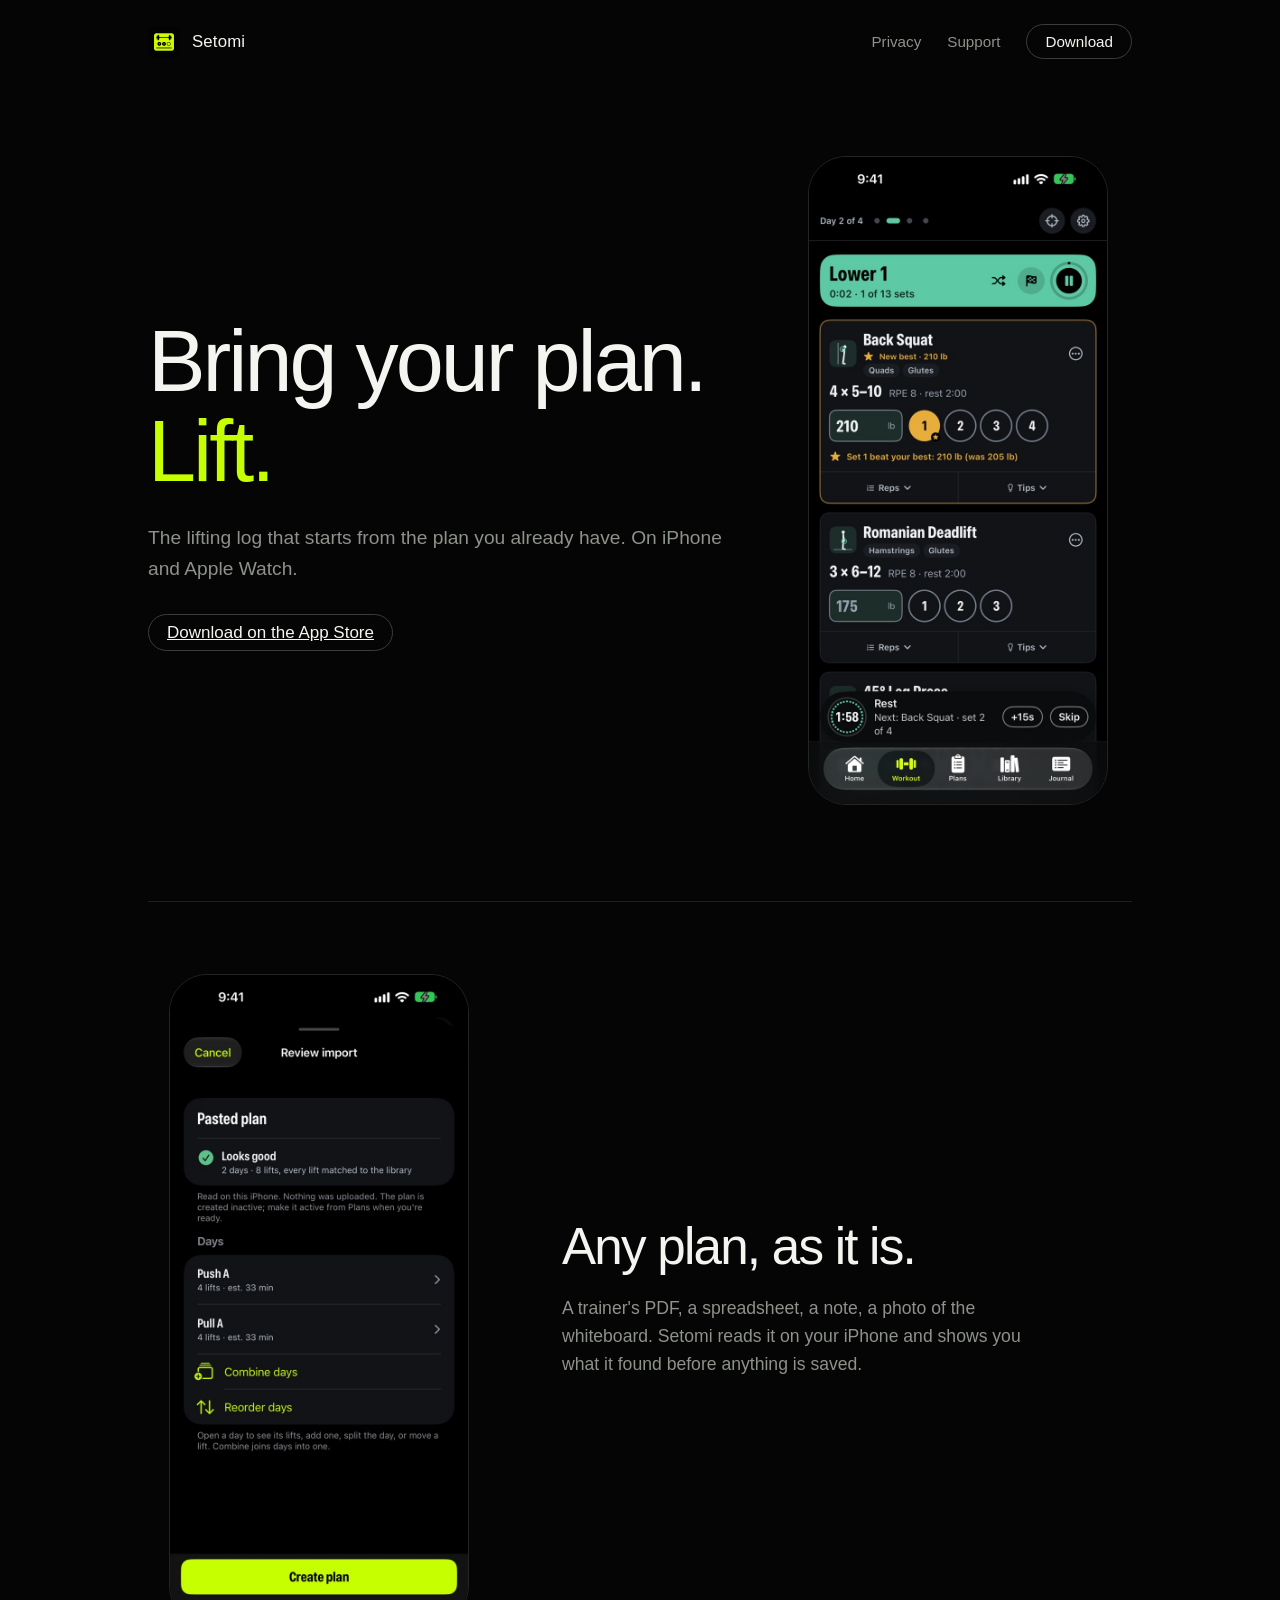
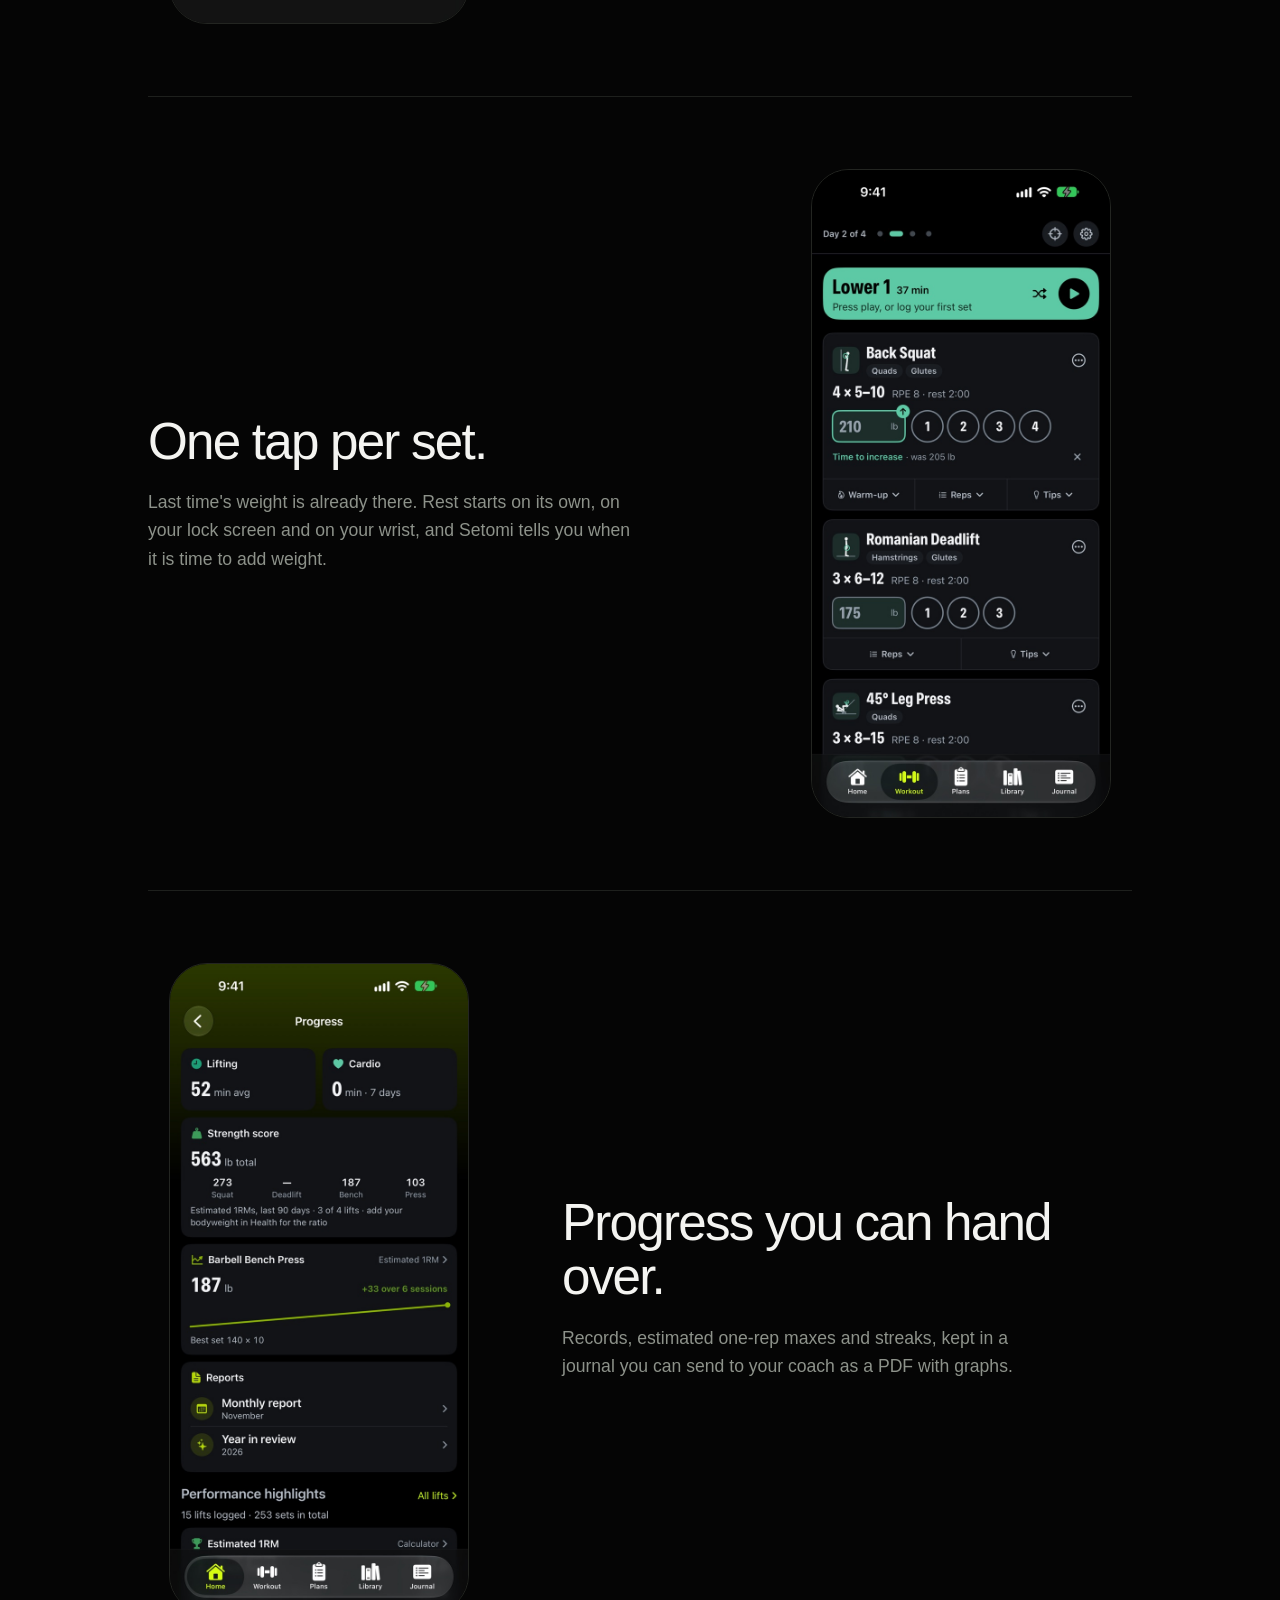
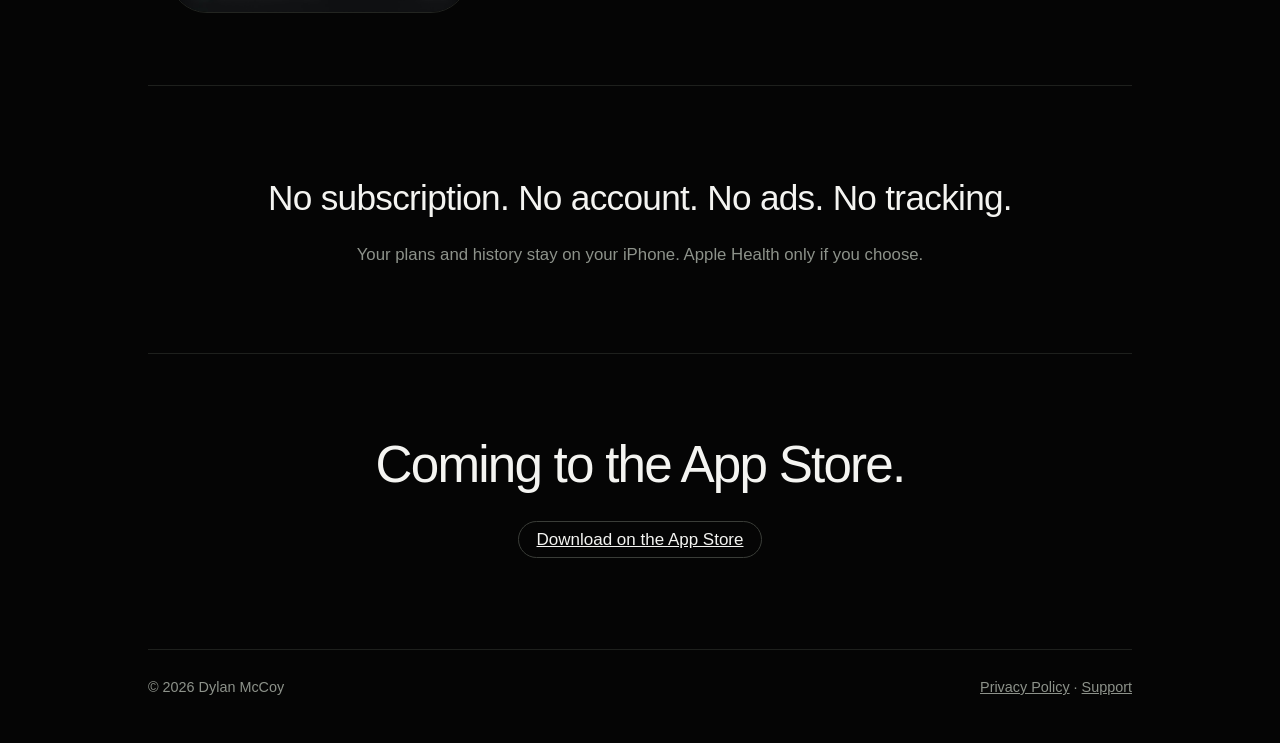
==== commit fda59603: "Setomi is on the App Store: the waitlist becomes a download button Co-Authored-By: Claude Fable 5.2 " ====
--- a/index.html
+++ b/index.html
@@ -80,7 +80,7 @@
 </div>
 <script>
 // Launch switch: when Setomi is live, put its App Store link here and the waitlist forms turn into a download button.
-var APP_STORE_URL = "";
+var APP_STORE_URL = "https://apps.apple.com/us/app/setomi/id6824551730";
 if (APP_STORE_URL) {
   document.querySelectorAll("[data-waitlist]").forEach(function (form) {
     var link = document.createElement("a"); link.href = APP_STORE_URL; link.className = "navcta"; link.textContent = "Download on the App Store";
--- a/style.css
+++ b/style.css
@@ -47,4 +47,4 @@
 .short{border:1px solid #2c2f29;border-radius:16px;padding:18px;margin:0 0 8px}
 footer{border-top:1px solid var(--line);margin-top:56px;padding:26px 0 44px;color:var(--mute);font-size:.9rem;display:flex;flex-wrap:wrap;gap:8px 20px;justify-content:space-between}
 footer a{color:var(--mute)}
-@media (max-width:720px){.hero,.proof,.proof.flip{grid-template-columns:1fr;gap:36px;padding:52px 0}.proof.flip>img{order:0}.device{max-width:240px}nav a:not(.navcta){display:none}}
+@media (max-width:720px){.hero,.proof,.proof.flip{grid-template-columns:1fr;gap:36px;padding:52px 0}.proof.flip>img{order:0}.device{max-width:240px}nav:has(.navcta) a:not(.navcta){display:none}}
